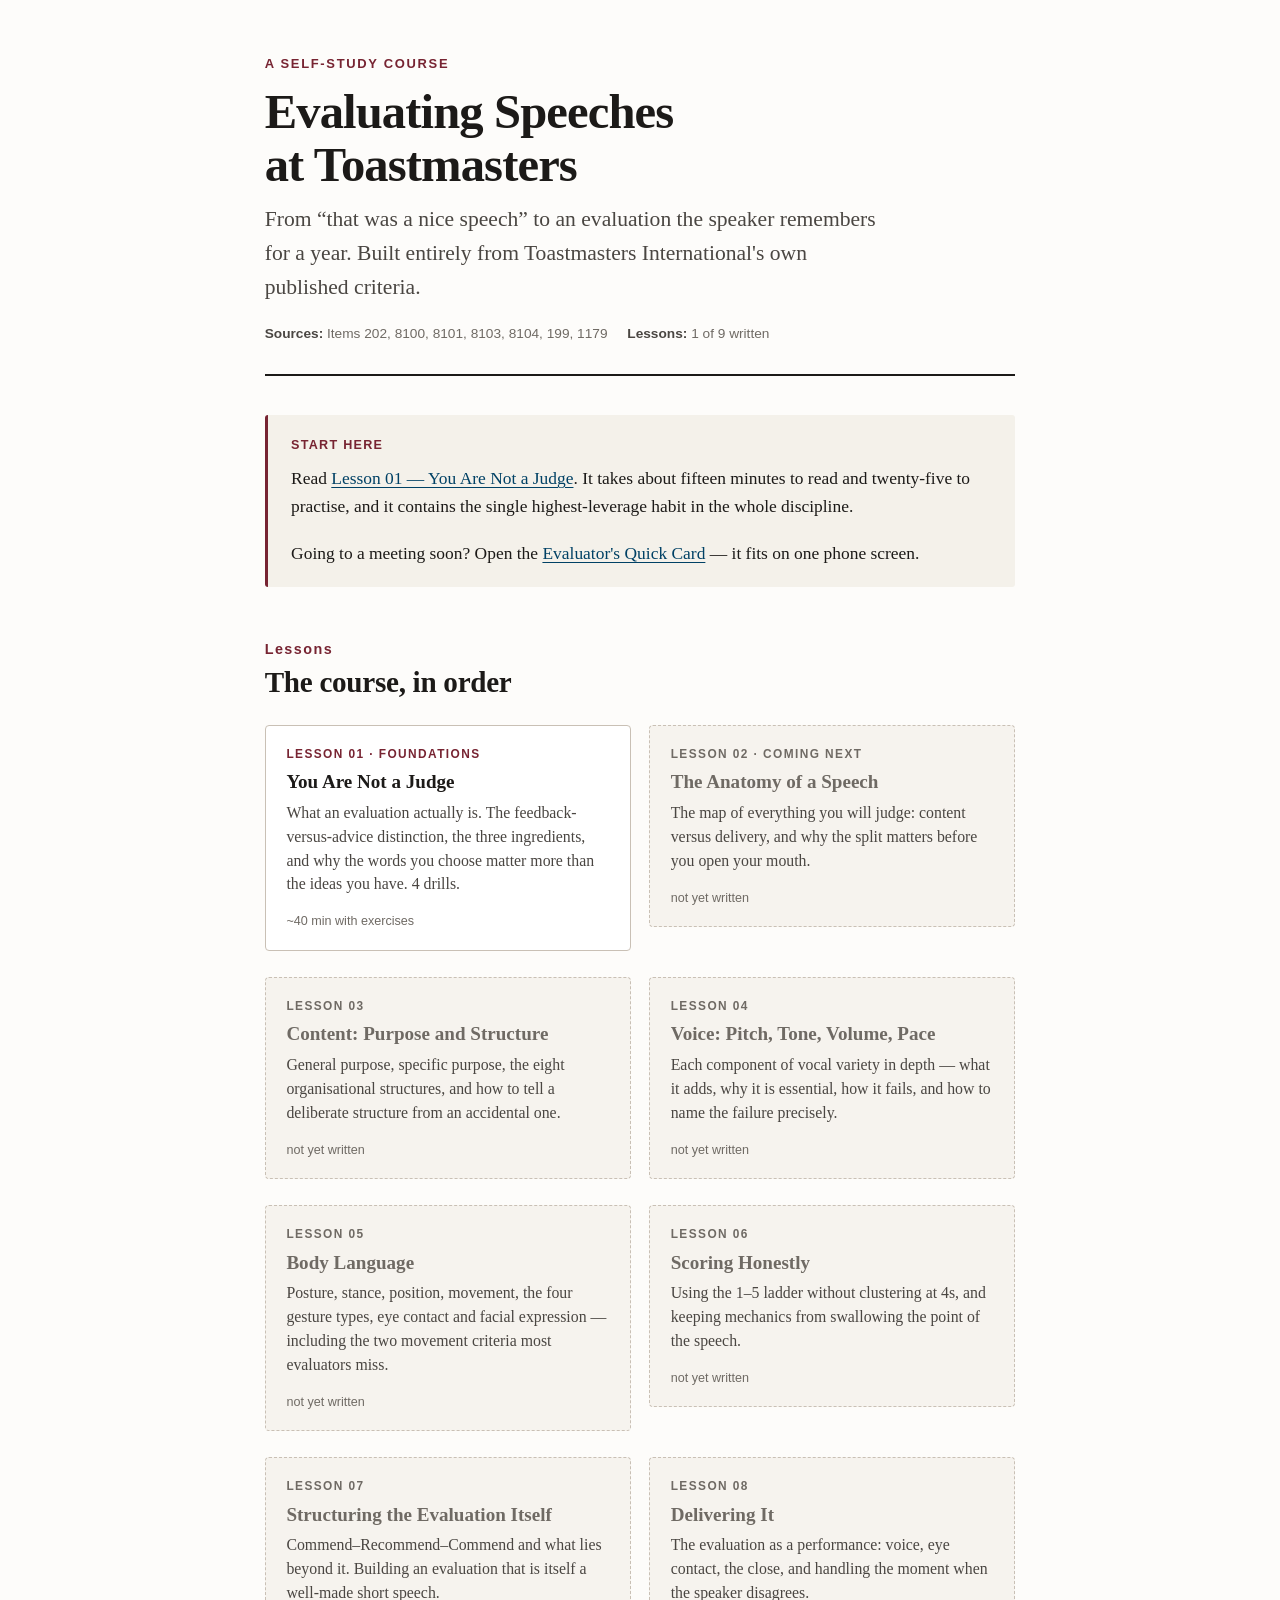
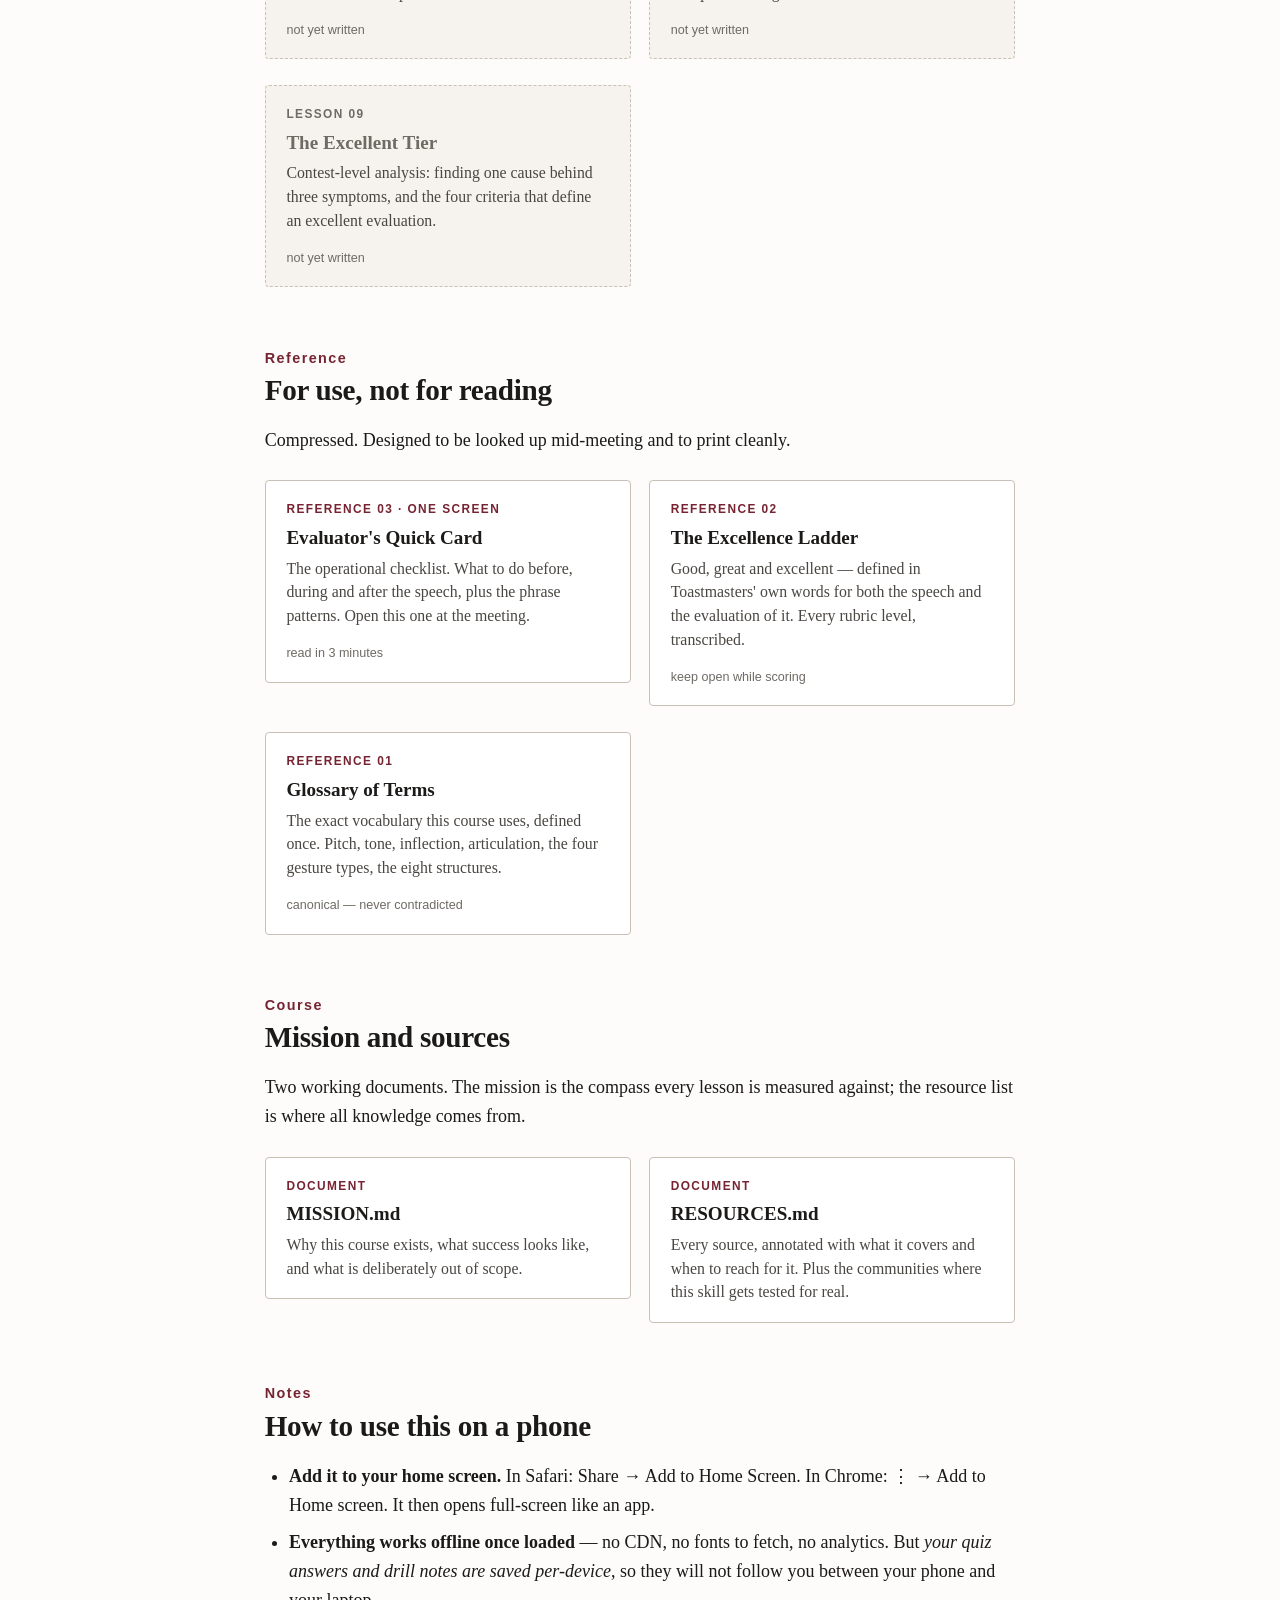
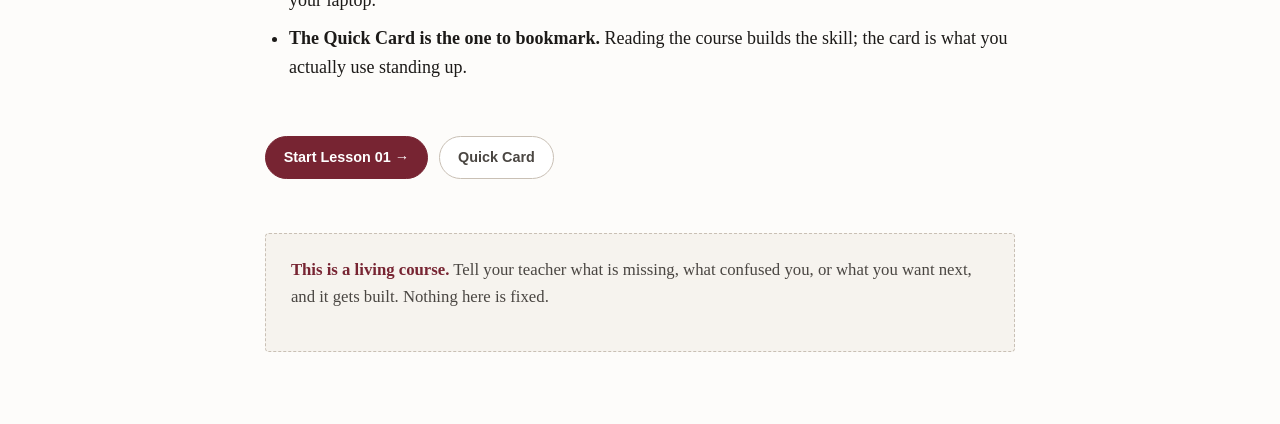
==== index.html @ 380d7daf "Toastmasters evaluation course: Lesson 01 + three reference documents A self-study course on evaluat" ====
<!DOCTYPE html>
<html lang="en">
<head>
<meta charset="utf-8">
<meta name="viewport" content="width=device-width, initial-scale=1, viewport-fit=cover">
<meta name="theme-color" content="#772432">
<meta name="description" content="A course on evaluating speeches at Toastmasters club meetings.">
<title>Evaluating Speeches at Toastmasters — Course Home</title>
<link rel="stylesheet" href="assets/course.css">
</head>
<body>
<div class="wrap">

<header class="home-hero">
  <p class="eyebrow">A self-study course</p>
  <h1>Evaluating Speeches<br>at Toastmasters</h1>
  <p class="lede">From “that was a nice speech” to an evaluation the speaker
  remembers for a year. Built entirely from Toastmasters International's own
  published criteria.</p>
  <div class="metabar">
    <span><b>Sources:</b> Items 202, 8100, 8101, 8103, 8104, 199, 1179</span>
    <span><b>Lessons:</b> 1 of 9 written</span>
  </div>
</header>

<div class="key">
  <span class="label">Start here</span>
  <p>Read <a href="lessons/0001-you-are-not-a-judge.html">Lesson 01 — You Are Not a
  Judge</a>. It takes about fifteen minutes to read and twenty-five to practise, and it
  contains the single highest-leverage habit in the whole discipline.</p>
  <p style="margin-bottom:0">Going to a meeting soon? Open the
  <a href="reference/0003-evaluators-quick-card.html">Evaluator's Quick Card</a> — it fits
  on one phone screen.</p>
</div>

<section class="home-section">
  <h2><span class="num">Lessons</span>The course, in order</h2>
  <ul class="cards">

    <li><a class="card" href="lessons/0001-you-are-not-a-judge.html">
      <span class="kicker">Lesson 01 · Foundations</span>
      <span class="title">You Are Not a Judge</span>
      <span class="desc">What an evaluation actually is. The feedback-versus-advice
      distinction, the three ingredients, and why the words you choose matter more than
      the ideas you have. 4 drills.</span>
      <span class="meta">~40 min with exercises</span>
    </a></li>

    <li><a class="card pending" href="#planned">
      <span class="kicker">Lesson 02 · Coming next</span>
      <span class="title">The Anatomy of a Speech</span>
      <span class="desc">The map of everything you will judge: content versus delivery,
      and why the split matters before you open your mouth.</span>
      <span class="meta">not yet written</span>
    </a></li>

    <li><a class="card pending" href="#planned">
      <span class="kicker">Lesson 03</span>
      <span class="title">Content: Purpose and Structure</span>
      <span class="desc">General purpose, specific purpose, the eight organisational
      structures, and how to tell a deliberate structure from an accidental one.</span>
      <span class="meta">not yet written</span>
    </a></li>

    <li><a class="card pending" href="#planned">
      <span class="kicker">Lesson 04</span>
      <span class="title">Voice: Pitch, Tone, Volume, Pace</span>
      <span class="desc">Each component of vocal variety in depth — what it adds, why it
      is essential, how it fails, and how to name the failure precisely.</span>
      <span class="meta">not yet written</span>
    </a></li>

    <li><a class="card pending" href="#planned">
      <span class="kicker">Lesson 05</span>
      <span class="title">Body Language</span>
      <span class="desc">Posture, stance, position, movement, the four gesture types, eye
      contact and facial expression — including the two movement criteria most
      evaluators miss.</span>
      <span class="meta">not yet written</span>
    </a></li>

    <li><a class="card pending" href="#planned">
      <span class="kicker">Lesson 06</span>
      <span class="title">Scoring Honestly</span>
      <span class="desc">Using the 1–5 ladder without clustering at 4s, and keeping
      mechanics from swallowing the point of the speech.</span>
      <span class="meta">not yet written</span>
    </a></li>

    <li><a class="card pending" href="#planned">
      <span class="kicker">Lesson 07</span>
      <span class="title">Structuring the Evaluation Itself</span>
      <span class="desc">Commend–Recommend–Commend and what lies beyond it. Building an
      evaluation that is itself a well-made short speech.</span>
      <span class="meta">not yet written</span>
    </a></li>

    <li><a class="card pending" href="#planned">
      <span class="kicker">Lesson 08</span>
      <span class="title">Delivering It</span>
      <span class="desc">The evaluation as a performance: voice, eye contact, the close,
      and handling the moment when the speaker disagrees.</span>
      <span class="meta">not yet written</span>
    </a></li>

    <li><a class="card pending" href="#planned">
      <span class="kicker">Lesson 09</span>
      <span class="title">The Excellent Tier</span>
      <span class="desc">Contest-level analysis: finding one cause behind three symptoms,
      and the four criteria that define an excellent evaluation.</span>
      <span class="meta">not yet written</span>
    </a></li>

  </ul>
</section>

<section class="home-section">
  <h2><span class="num">Reference</span>For use, not for reading</h2>
  <p>Compressed. Designed to be looked up mid-meeting and to print cleanly.</p>
  <ul class="cards">

    <li><a class="card" href="reference/0003-evaluators-quick-card.html">
      <span class="kicker">Reference 03 · One screen</span>
      <span class="title">Evaluator's Quick Card</span>
      <span class="desc">The operational checklist. What to do before, during and after
      the speech, plus the phrase patterns. Open this one at the meeting.</span>
      <span class="meta">read in 3 minutes</span>
    </a></li>

    <li><a class="card" href="reference/0002-what-makes-an-evaluation-excellent.html">
      <span class="kicker">Reference 02</span>
      <span class="title">The Excellence Ladder</span>
      <span class="desc">Good, great and excellent — defined in Toastmasters' own words
      for both the speech and the evaluation of it. Every rubric level, transcribed.</span>
      <span class="meta">keep open while scoring</span>
    </a></li>

    <li><a class="card" href="reference/0001-glossary.html">
      <span class="kicker">Reference 01</span>
      <span class="title">Glossary of Terms</span>
      <span class="desc">The exact vocabulary this course uses, defined once. Pitch,
      tone, inflection, articulation, the four gesture types, the eight structures.</span>
      <span class="meta">canonical — never contradicted</span>
    </a></li>

  </ul>
</section>

<section class="home-section">
  <h2><span class="num">Course</span>Mission and sources</h2>
  <p>Two working documents. The mission is the compass every lesson is measured against;
  the resource list is where all knowledge comes from.</p>
  <ul class="cards">
    <li><a class="card" id="mission-link" href="MISSION.md">
      <span class="kicker">Document</span>
      <span class="title">MISSION.md</span>
      <span class="desc">Why this course exists, what success looks like, and what is
      deliberately out of scope.</span>
    </a></li>
    <li><a class="card" id="resources-link" href="RESOURCES.md">
      <span class="kicker">Document</span>
      <span class="title">RESOURCES.md</span>
      <span class="desc">Every source, annotated with what it covers and when to reach
      for it. Plus the communities where this skill gets tested for real.</span>
    </a></li>
  </ul>
</section>

<section class="home-section" id="planned">
  <h2><span class="num">Notes</span>How to use this on a phone</h2>
  <ul>
    <li><b>Add it to your home screen.</b> In Safari: Share → Add to Home Screen. In
    Chrome: ⋮ → Add to Home screen. It then opens full-screen like an app.</li>
    <li><b>Everything works offline once loaded</b> — no CDN, no fonts to fetch, no
    analytics. But <em>your quiz answers and drill notes are saved per-device</em>, so
    they will not follow you between your phone and your laptop.</li>
    <li><b>The Quick Card is the one to bookmark.</b> Reading the course builds the skill;
    the card is what you actually use standing up.</li>
  </ul>
</section>

<nav class="lessonnav">
  <a class="next" href="lessons/0001-you-are-not-a-judge.html">Start Lesson 01 →</a>
  <a href="reference/0003-evaluators-quick-card.html">Quick Card</a>
</nav>

<div class="askteacher">
  <p><strong>This is a living course.</strong> Tell your teacher what is missing, what
  confused you, or what you want next, and it gets built. Nothing here is fixed.</p>
</div>

</div>

<script>
/* GitHub serves .md files as plain text through Pages, so point those two links at
   GitHub's rendered view instead. Derived from the Pages URL, so it works whatever the
   repo is called and needs no configuration. Falls back to the raw file on localhost. */
(function () {
  var host = window.location.hostname;
  var m = host.match(/^([^.]+)\.github\.io$/);
  if (!m) return;
  var user = m[1];
  var parts = window.location.pathname.split("/").filter(Boolean);
  var repo = parts.length ? parts[0] : user + ".github.io";
  var base = "https://github.com/" + user + "/" + repo + "/blob/main/";
  ["mission-link", "resources-link"].forEach(function (id) {
    var el = document.getElementById(id);
    if (el) el.href = base + el.getAttribute("href");
  });
})();
</script>
</body>
</html>
---- assets/course.css ----
/* ============================================================================
   course.css — shared stylesheet for the Toastmasters Evaluation course
   Every lesson and reference document links this file.
   Design goals: Tufte-ish calm, generous measure, prints cleanly on A4/Letter.
   ========================================================================= */

:root {
  /* Brand */
  --tm-maroon: #772432;
  --tm-maroon-soft: #9a4a56;
  --tm-blue: #004165;
  --tm-blue-soft: #3a6f8f;
  --tm-gold: #b8912f;

  /* Ink & paper */
  --ink: #1c1a18;
  --ink-soft: #4a4642;
  --ink-faint: #6f6a64;
  --paper: #fdfcfa;
  --paper-sunk: #f6f3ee;
  --rule: #e0dad2;
  --rule-strong: #c9c0b5;

  /* Semantic */
  --good: #1f6b4a;
  --good-bg: #eef7f1;
  --bad: #97331f;
  --bad-bg: #fdf0ed;
  --warn: #8a6410;
  --warn-bg: #fdf6e6;

  /* Type */
  --serif: "Iowan Old Style", "Palatino Linotype", Palatino, "Book Antiqua",
    Georgia, "Times New Roman", serif;
  --sans: -apple-system, BlinkMacSystemFont, "Segoe UI", Inter, Roboto,
    "Helvetica Neue", Arial, sans-serif;
  --mono: "SF Mono", ui-monospace, "Cascadia Code", Menlo, Consolas, monospace;

  --measure: 40rem;
  --gutter: 20rem;
}

* { box-sizing: border-box; }

html {
  font-size: 18px;
  -webkit-text-size-adjust: 100%;
}

body {
  margin: 0;
  background: var(--paper);
  color: var(--ink);
  font-family: var(--serif);
  line-height: 1.62;
  font-kerning: normal;
  font-variant-ligatures: common-ligatures;
  text-rendering: optimizeLegibility;
}

/* ---------------------------------------------------------------- layout -- */

.wrap {
  max-width: calc(var(--measure) + 4rem);
  margin: 0 auto;
  padding: 3rem 2rem 6rem;
}

/* Single-column centered layout */
@media (min-width: 1180px) {
  .wrap {
    max-width: calc(var(--measure) + 4rem);
  }
}

/* --------------------------------------------------------------- masthead -- */

.masthead {
  border-bottom: 2px solid var(--ink);
  padding-bottom: 1.25rem;
  margin-bottom: 2.5rem;
}

.eyebrow {
  font-family: var(--sans);
  font-size: 0.72rem;
  font-weight: 650;
  letter-spacing: 0.13em;
  text-transform: uppercase;
  color: var(--tm-maroon);
  margin: 0 0 0.6rem;
}

.eyebrow a { color: inherit; }

h1 {
  font-size: 2.5rem;
  line-height: 1.1;
  font-weight: 600;
  letter-spacing: -0.018em;
  margin: 0 0 0.5rem;
}

.subtitle {
  font-size: 1.13rem;
  font-style: italic;
  color: var(--ink-soft);
  margin: 0;
  max-width: 34rem;
}

.metabar {
  font-family: var(--sans);
  font-size: 0.76rem;
  color: var(--ink-faint);
  margin-top: 1rem;
  display: flex;
  flex-wrap: wrap;
  gap: 0.4rem 1.1rem;
}
.metabar b { font-weight: 650; color: var(--ink-soft); }

/* ------------------------------------------------------------------ type -- */

h2 {
  font-size: 1.62rem;
  line-height: 1.2;
  font-weight: 600;
  letter-spacing: -0.01em;
  margin: 3.5rem 0 1rem;
  padding-top: 1.1rem;
  border-top: 1px solid var(--rule-strong);
}

h2 .num {
  font-family: var(--sans);
  font-size: 0.8rem;
  font-weight: 700;
  color: var(--tm-maroon);
  display: block;
  letter-spacing: 0.1em;
  margin-bottom: 0.35rem;
}

h3 {
  font-size: 1.14rem;
  font-weight: 650;
  margin: 2.2rem 0 0.6rem;
}

h4 {
  font-family: var(--sans);
  font-size: 0.82rem;
  font-weight: 700;
  letter-spacing: 0.07em;
  text-transform: uppercase;
  color: var(--tm-blue);
  margin: 1.8rem 0 0.5rem;
}

p { margin: 0 0 1.05rem; }

.lede {
  font-size: 1.2rem;
  line-height: 1.58;
  color: var(--ink-soft);
}

a {
  color: var(--tm-blue);
  text-decoration-thickness: 1px;
  text-underline-offset: 2.5px;
}
a:hover { color: var(--tm-maroon); }

strong { font-weight: 650; }
em { font-style: italic; }

ul, ol { margin: 0 0 1.1rem; padding-left: 1.35rem; }
li { margin-bottom: 0.45rem; }
li > ul, li > ol { margin-top: 0.45rem; margin-bottom: 0.3rem; }

hr {
  border: 0;
  border-top: 1px solid var(--rule);
  margin: 2.5rem 0;
}

/* Superscript citations */
sup.cite {
  font-family: var(--sans);
  font-size: 0.66rem;
  font-weight: 700;
  line-height: 0;
  vertical-align: super;
}
sup.cite a { text-decoration: none; color: var(--tm-maroon); }

/* -------------------------------------------------------------- blockquote -- */

blockquote {
  margin: 1.6rem 0;
  padding: 0 0 0 1.4rem;
  border-left: 3px solid var(--tm-maroon);
  font-size: 1.05rem;
  color: var(--ink-soft);
}
blockquote p:last-child { margin-bottom: 0; }
blockquote cite {
  display: block;
  font-family: var(--sans);
  font-size: 0.75rem;
  font-style: normal;
  color: var(--ink-faint);
  margin-top: 0.7rem;
}

/* ------------------------------------------------------------------ asides -- */

.note,
.key,
.warn,
.try {
  margin: 1.8rem 0;
  padding: 1.1rem 1.3rem;
  border-radius: 3px;
  font-size: 0.97rem;
  background: var(--paper-sunk);
  border-left: 3px solid var(--rule-strong);
}
.note > :last-child,
.key > :last-child,
.warn > :last-child,
.try > :last-child { margin-bottom: 0; }

.note .label,
.key .label,
.warn .label,
.try .label {
  display: block;
  font-family: var(--sans);
  font-size: 0.7rem;
  font-weight: 750;
  letter-spacing: 0.1em;
  text-transform: uppercase;
  margin-bottom: 0.45rem;
  color: var(--ink-faint);
}

.key { background: #f4f1ea; border-left-color: var(--tm-maroon); }
.key .label { color: var(--tm-maroon); }

.warn { background: var(--bad-bg); border-left-color: var(--bad); }
.warn .label { color: var(--bad); }

.try { background: var(--good-bg); border-left-color: var(--good); }
.try .label { color: var(--good); }

/* True margin note (wide screens only) */
.margin {
  font-family: var(--sans);
  font-size: 0.8rem;
  line-height: 1.5;
  color: var(--ink-faint);
  margin: 0.4rem 0 1.5rem;
  padding-left: 0.9rem;
  border-left: 2px solid var(--rule);
}
.margin strong { color: var(--ink-soft); }
@media (max-width: 1179px) {
  .margin { font-size: 0.86rem; }
}

/* ----------------------------------------------------------------- tables -- */

table {
  width: 100%;
  border-collapse: collapse;
  margin: 1.6rem 0;
  font-size: 0.94rem;
}
th {
  font-family: var(--sans);
  font-size: 0.72rem;
  font-weight: 700;
  letter-spacing: 0.07em;
  text-transform: uppercase;
  text-align: left;
  padding: 0.55rem 0.7rem;
  border-bottom: 2px solid var(--ink);
  color: var(--ink-soft);
}
td {
  padding: 0.6rem 0.7rem;
  border-bottom: 1px solid var(--rule);
  vertical-align: top;
}
tbody tr:last-child td { border-bottom: 1px solid var(--rule-strong); }

/* Advice vs feedback comparison */
table.compare td:first-child { color: var(--bad); }
table.compare td:last-child { color: var(--good); }
table.compare th:first-child { color: var(--bad); }
table.compare th:last-child { color: var(--good); }

/* ------------------------------------------------------------------ ladder -- */

.ladder { margin: 2rem 0; }

.rung {
  display: grid;
  grid-template-columns: 2.6rem 1fr;
  gap: 0 1rem;
  padding: 0.9rem 0;
  border-bottom: 1px solid var(--rule);
}
.rung:first-child { border-top: 1px solid var(--rule); }
.rung .score {
  font-family: var(--sans);
  font-size: 1.5rem;
  font-weight: 700;
  line-height: 1;
  text-align: center;
  padding-top: 0.15rem;
}
.rung .rungname {
  font-family: var(--sans);
  font-size: 0.72rem;
  font-weight: 750;
  letter-spacing: 0.1em;
  text-transform: uppercase;
  display: block;
  margin-bottom: 0.15rem;
}
.rung p { margin: 0; font-size: 0.95rem; color: var(--ink-soft); }

.rung[data-level="5"] .score, .rung[data-level="5"] .rungname { color: var(--good); }
.rung[data-level="4"] .score, .rung[data-level="4"] .rungname { color: #3f7a3f; }
.rung[data-level="3"] .score, .rung[data-level="3"] .rungname { color: var(--tm-blue); }
.rung[data-level="2"] .score, .rung[data-level="2"] .rungname { color: var(--warn); }
.rung[data-level="1"] .score, .rung[data-level="1"] .rungname { color: var(--bad); }

/* ---------------------------------------------------------------- exercise -- */

.exercise {
  margin: 2.5rem 0;
  border: 1px solid var(--rule-strong);
  border-radius: 4px;
  overflow: hidden;
  background: #fff;
}
.exercise > header {
  background: var(--tm-blue);
  color: #fff;
  padding: 0.75rem 1.2rem;
  font-family: var(--sans);
}
.exercise > header .tag {
  font-size: 0.68rem;
  font-weight: 750;
  letter-spacing: 0.12em;
  text-transform: uppercase;
  opacity: 0.75;
  display: block;
}
.exercise > header .name {
  font-size: 1.02rem;
  font-weight: 650;
  display: block;
  margin-top: 0.1rem;
}
.exercise > .body { padding: 1.3rem 1.4rem 0.4rem; }
.exercise > .body > :last-child { margin-bottom: 1.1rem; }

.exercise.goal > header { background: var(--good); }
.exercise.drill > header { background: var(--tm-maroon); }

/* -------------------------------------------------------------- quiz widget -- */

.quiz { margin: 1.4rem 0 1.6rem; }

.quiz__item {
  padding: 0.85rem 0;
  border-bottom: 1px solid var(--rule);
}
.quiz__item:last-child { border-bottom: 0; }

.quiz__prompt {
  margin: 0 0 0.6rem;
  font-size: 0.98rem;
}
.quiz__prompt .n {
  font-family: var(--sans);
  font-size: 0.75rem;
  font-weight: 700;
  color: var(--ink-faint);
  margin-right: 0.4rem;
}

.quiz__opts {
  display: flex;
  flex-wrap: wrap;
  gap: 0.5rem;
}

.quiz__opt {
  font-family: var(--sans);
  font-size: 0.84rem;
  font-weight: 600;
  padding: 0.42rem 1.05rem;
  border: 1.5px solid var(--rule-strong);
  background: #fff;
  color: var(--ink);
  border-radius: 100px;
  cursor: pointer;
  transition: background 0.12s, border-color 0.12s, color 0.12s;
}
.quiz__opt:hover:not(:disabled) {
  border-color: var(--tm-blue);
  color: var(--tm-blue);
}
.quiz__opt:disabled { cursor: default; }

.quiz__opt.is-correct {
  background: var(--good-bg);
  border-color: var(--good);
  color: var(--good);
  font-weight: 700;
}
.quiz__opt.is-wrong {
  background: var(--bad-bg);
  border-color: var(--bad);
  color: var(--bad);
  text-decoration: line-through;
}
.quiz__opt.is-dim { opacity: 0.42; }

.quiz__fb {
  margin: 0.7rem 0 0;
  font-size: 0.88rem;
  line-height: 1.55;
  padding: 0.55rem 0.85rem;
  border-radius: 3px;
  border-left: 3px solid var(--rule-strong);
  background: var(--paper-sunk);
  color: var(--ink-soft);
}
.quiz__fb.good { border-left-color: var(--good); background: var(--good-bg); }
.quiz__fb.bad { border-left-color: var(--bad); background: var(--bad-bg); }

.quiz__score {
  font-family: var(--sans);
  font-size: 0.8rem;
  font-weight: 650;
  color: var(--ink-faint);
  margin-top: 1rem;
  padding-top: 0.7rem;
  border-top: 1px solid var(--rule-strong);
}
.quiz__score b { color: var(--ink); }

.quiz__reset {
  font-family: var(--sans);
  font-size: 0.74rem;
  font-weight: 600;
  margin-left: 0.7rem;
  border: 1px solid var(--rule-strong);
  background: #fff;
  border-radius: 100px;
  padding: 0.18rem 0.7rem;
  cursor: pointer;
  color: var(--ink-faint);
}

/* ------------------------------------------------------------ reveal widget -- */

.reveal { margin: 1.2rem 0; }
.reveal__btn {
  font-family: var(--sans);
  font-size: 0.8rem;
  font-weight: 650;
  padding: 0.45rem 1rem;
  border: 1.5px solid var(--tm-blue);
  color: var(--tm-blue);
  background: #fff;
  border-radius: 100px;
  cursor: pointer;
}
.reveal__btn:hover { background: var(--tm-blue); color: #fff; }
.reveal__body {
  margin-top: 0.9rem;
  padding: 1rem 1.2rem;
  background: var(--paper-sunk);
  border-left: 3px solid var(--tm-blue);
  border-radius: 3px;
  font-size: 0.95rem;
}
.reveal__body > :last-child { margin-bottom: 0; }

/* --------------------------------------------------------- checklist widget -- */

.checklist { list-style: none; padding: 0; margin: 1.2rem 0; }
.checklist li {
  margin: 0;
  border-bottom: 1px solid var(--rule);
}
.checklist label {
  display: flex;
  gap: 0.75rem;
  align-items: flex-start;
  padding: 0.62rem 0.2rem;
  cursor: pointer;
  font-size: 0.95rem;
}
.checklist input {
  margin: 0.32rem 0 0;
  width: 1.05rem;
  height: 1.05rem;
  flex: 0 0 auto;
  accent-color: var(--tm-maroon);
  cursor: pointer;
}
.checklist input:checked + span {
  color: var(--ink-faint);
  text-decoration: line-through;
  text-decoration-color: var(--rule-strong);
}
.checklist .progress {
  font-family: var(--sans);
  font-size: 0.76rem;
  font-weight: 650;
  color: var(--ink-faint);
  margin-top: 0.6rem;
}

/* ------------------------------------------------------------- tally widget -- */

.tally {
  display: flex;
  gap: 1rem;
  flex-wrap: wrap;
  margin: 1.4rem 0;
}
.tally__btn {
  flex: 1 1 8rem;
  font-family: var(--sans);
  text-align: center;
  padding: 1rem 0.8rem;
  border-radius: 4px;
  border: 2px solid;
  background: #fff;
  cursor: pointer;
  user-select: none;
}
.tally__btn .t-count {
  display: block;
  font-size: 2rem;
  font-weight: 700;
  line-height: 1;
}
.tally__btn .t-label {
  display: block;
  font-size: 0.72rem;
  font-weight: 700;
  letter-spacing: 0.08em;
  text-transform: uppercase;
  margin-top: 0.35rem;
}
.tally__btn[data-kind="feedback"] { border-color: var(--good); color: var(--good); }
.tally__btn[data-kind="advice"] { border-color: var(--bad); color: var(--bad); }
.tally__btn:active { transform: translateY(1px); }
.tally__reset {
  font-family: var(--sans);
  font-size: 0.74rem;
  border: 1px solid var(--rule-strong);
  background: #fff;
  border-radius: 100px;
  padding: 0.25rem 0.85rem;
  cursor: pointer;
  color: var(--ink-faint);
  align-self: center;
}

/* --------------------------------------------------------- recall / flashcard -- */

.recall {
  background: #fff;
  border: 1px solid var(--rule-strong);
  border-top: 4px solid var(--tm-maroon);
  border-radius: 4px;
  padding: 1.4rem 1.5rem;
  margin: 2rem 0;
}
.recall h4 { margin-top: 0; }
.recall textarea {
  width: 100%;
  min-height: 6.5rem;
  font-family: var(--serif);
  font-size: 1rem;
  line-height: 1.6;
  padding: 0.8rem 0.9rem;
  border: 1px solid var(--rule-strong);
  border-radius: 3px;
  background: var(--paper);
  color: var(--ink);
  resize: vertical;
}
.recall textarea:focus {
  outline: 2px solid var(--tm-blue);
  outline-offset: 1px;
}
.recall .saved {
  font-family: var(--sans);
  font-size: 0.72rem;
  color: var(--good);
  font-weight: 650;
  margin-left: 0.6rem;
}

/* --------------------------------------------------------- rewrite widget -- */
/* Per-item drill: the prompt stays visible beside its own answer field.
   Use instead of .recall whenever the learner must respond to specific items. */

.rewrite { margin: 1.4rem 0 0; }

.rewrite__item {
  border: 1px solid var(--rule-strong);
  border-radius: 4px;
  margin-bottom: 1.1rem;
  background: #fff;
  overflow: hidden;
}

.rewrite__head {
  display: flex;
  gap: 0.85rem;
  align-items: baseline;
  padding: 0.7rem 1rem;
  background: var(--bad-bg);
  border-bottom: 1px solid var(--rule);
}

.rewrite__n {
  font-family: var(--sans);
  font-size: 0.66rem;
  font-weight: 750;
  letter-spacing: 0.1em;
  text-transform: uppercase;
  color: var(--bad);
  white-space: nowrap;
  flex: 0 0 auto;
  padding-top: 0.12rem;
}

.rewrite__advice {
  margin: 0;
  font-size: 1rem;
  line-height: 1.5;
}

.rewrite__body { padding: 0.95rem 1rem 1.05rem; }

.rewrite__body label {
  display: block;
  font-family: var(--sans);
  font-size: 0.68rem;
  font-weight: 700;
  letter-spacing: 0.09em;
  text-transform: uppercase;
  color: var(--ink-faint);
  margin-bottom: 0.45rem;
}

.rewrite__input {
  width: 100%;
  min-height: 4.6rem;
  font-family: var(--serif);
  font-size: 1rem;
  line-height: 1.6;
  padding: 0.7rem 0.85rem;
  border: 1px solid var(--rule-strong);
  border-radius: 3px;
  background: var(--paper);
  color: var(--ink);
  resize: vertical;
}
.rewrite__input:focus {
  outline: 2px solid var(--tm-blue);
  outline-offset: 1px;
}

.rewrite__bar {
  display: flex;
  gap: 0.6rem;
  flex-wrap: wrap;
  align-items: center;
  margin-top: 0.8rem;
}

.rewrite__model {
  margin: 0.95rem 0 0;
  padding: 0.9rem 1.05rem;
  background: var(--good-bg);
  border-left: 3px solid var(--good);
  border-radius: 3px;
  font-size: 0.94rem;
  line-height: 1.55;
}
.rewrite__model .lbl {
  display: block;
  font-family: var(--sans);
  font-size: 0.66rem;
  font-weight: 750;
  letter-spacing: 0.1em;
  text-transform: uppercase;
  color: var(--good);
  margin-bottom: 0.4rem;
}
.rewrite__model p { margin: 0 0 0.6rem; }
.rewrite__model p:last-child { margin-bottom: 0; }
.rewrite__model .coords {
  font-family: var(--sans);
  font-size: 0.82rem;
  color: var(--ink-soft);
}
.rewrite__model .coords b { color: var(--ink); }

.rewrite__all { margin-top: 0.6rem; }

/* -------------------------------------------------------------- source list -- */

.sources {
  margin-top: 3.5rem;
  padding-top: 1.4rem;
  border-top: 2px solid var(--ink);
  font-size: 0.85rem;
  color: var(--ink-soft);
}
.sources h3 { font-size: 0.8rem; font-family: var(--sans); letter-spacing: 0.08em;
  text-transform: uppercase; color: var(--ink-faint); margin-top: 0; }
.sources ol { padding-left: 1.2rem; }
.sources li { margin-bottom: 0.55rem; }
.sources .why { color: var(--ink-faint); }

/* -------------------------------------------------------------------- nav -- */

.lessonnav {
  display: flex;
  flex-wrap: wrap;
  gap: 0.6rem;
  margin: 3rem 0 0;
  font-family: var(--sans);
}
.lessonnav a {
  font-size: 0.8rem;
  font-weight: 600;
  padding: 0.5rem 1rem;
  border: 1px solid var(--rule-strong);
  border-radius: 100px;
  text-decoration: none;
  color: var(--ink-soft);
  background: #fff;
}
.lessonnav a:hover { border-color: var(--tm-maroon); color: var(--tm-maroon); }
.lessonnav a.next { background: var(--tm-maroon); border-color: var(--tm-maroon); color: #fff; }
.lessonnav a.next:hover { background: var(--tm-blue); border-color: var(--tm-blue); color: #fff; }

/* Prompt to the teacher */
.askteacher {
  margin-top: 3rem;
  padding: 1.2rem 1.4rem;
  border: 1px dashed var(--rule-strong);
  border-radius: 4px;
  font-size: 0.93rem;
  color: var(--ink-soft);
  background: var(--paper-sunk);
}
.askteacher strong { color: var(--tm-maroon); }

/* -------------------------------------------------------------------- nav -- */

.topnav {
  font-family: var(--sans);
  font-size: 0.76rem;
  font-weight: 600;
  letter-spacing: 0.02em;
  margin: 0 0 1.6rem;
}
.topnav a {
  color: var(--ink-faint);
  text-decoration: none;
  border-bottom: 1px solid transparent;
}
.topnav a:hover { color: var(--tm-maroon); border-bottom-color: var(--tm-maroon); }
.topnav .sep { color: var(--rule-strong); margin: 0 0.5rem; }

table.compare { font-size: 0.9rem; }

code {
  font-family: var(--mono);
  font-size: 0.86em;
  background: var(--paper-sunk);
  padding: 0.08em 0.34em;
  border-radius: 3px;
  border: 1px solid var(--rule);
  word-break: break-word;
}

/* ============================================================ course home = */

.home-hero {
  border-bottom: 2px solid var(--ink);
  padding-bottom: 1.6rem;
  margin-bottom: 2.2rem;
}
.home-hero h1 { font-size: 2.7rem; }
.home-hero .lede { max-width: 34rem; }

.home-section { margin-top: 3rem; }
.home-section > h2 { margin-top: 0; border-top: 0; padding-top: 0; }

.cards {
  display: grid;
  grid-template-columns: repeat(auto-fill, minmax(17rem, 1fr));
  gap: 1rem;
  margin: 1.4rem 0 0;
  padding: 0;
  list-style: none;
}

.card {
  border: 1px solid var(--rule-strong);
  border-radius: 4px;
  background: #fff;
  padding: 1.05rem 1.15rem 1rem;
  display: flex;
  flex-direction: column;
  gap: 0.35rem;
  text-decoration: none;
  color: inherit;
  transition: border-color 0.12s, box-shadow 0.12s;
}
.card:hover {
  border-color: var(--tm-maroon);
  box-shadow: 0 2px 10px rgba(119, 36, 50, 0.09);
}
.card .kicker {
  font-family: var(--sans);
  font-size: 0.66rem;
  font-weight: 750;
  letter-spacing: 0.12em;
  text-transform: uppercase;
  color: var(--tm-maroon);
}
.card .title {
  font-size: 1.06rem;
  font-weight: 650;
  line-height: 1.28;
}
.card .desc {
  font-size: 0.88rem;
  color: var(--ink-soft);
  margin: 0;
  line-height: 1.5;
}
.card .meta {
  font-family: var(--sans);
  font-size: 0.7rem;
  color: var(--ink-faint);
  margin-top: auto;
  padding-top: 0.5rem;
}

.card.pending {
  border-style: dashed;
  background: var(--paper-sunk);
  color: var(--ink-faint);
}
.card.pending .kicker { color: var(--ink-faint); }
.card.pending .title { color: var(--ink-faint); font-weight: 600; }

/* ---------------------------------------------------------------- mobile -- */

@media (max-width: 720px) {
  html { font-size: 17px; }

  .wrap { padding: 1.9rem 1.15rem 4rem; }

  h1 { font-size: 1.9rem; }
  .home-hero h1 { font-size: 2rem; }
  h2 { font-size: 1.4rem; margin-top: 2.7rem; }
  .subtitle { font-size: 1.02rem; }
  .lede { font-size: 1.08rem; }
  .masthead { padding-bottom: 1rem; margin-bottom: 1.9rem; }

  /* Long words, URLs and code must never force a horizontal scroll. */
  p, li, td, th, .card .title { overflow-wrap: break-word; }

  .exercise > header { padding: 0.68rem 0.95rem; }
  .exercise > .body { padding: 1rem 0.95rem 0.1rem; }
  .note, .key, .warn, .try { padding: 0.95rem 1rem; }
  blockquote { padding-left: 1rem; font-size: 1rem; }

  table { font-size: 0.85rem; }
  table.compare { font-size: 0.82rem; }
  th, td { padding: 0.5rem 0.45rem; }
  th { font-size: 0.66rem; }

  .rung { grid-template-columns: 2.1rem 1fr; gap: 0 0.7rem; padding: 0.8rem 0; }
  .rung .score { font-size: 1.3rem; }

  .cards { grid-template-columns: 1fr; gap: 0.75rem; }

  .tally { gap: 0.6rem; }
  .tally__btn { flex: 1 1 44%; padding: 0.85rem 0.5rem; }
  .tally__btn .t-count { font-size: 1.7rem; }
  .tally__reset { flex: 1 1 100%; }

  .quiz__opts { gap: 0.4rem; }
  .quiz__opt { padding: 0.5rem 1.1rem; }

  .lessonnav { gap: 0.5rem; }
  .lessonnav a { font-size: 0.76rem; padding: 0.45rem 0.85rem; }

  .sources { font-size: 0.82rem; }

  /* Stacked definition tables (tagged by quiz.js). Two-column tables that are not
     two-way contrasts collapse into blocks so the term column cannot be crushed. */
  table.table--stack { display: block; }
  table.table--stack tbody { display: block; }
  table.table--stack tr {
    display: block;
    padding: 0.85rem 0;
    border-bottom: 1px solid var(--rule);
  }
  table.table--stack td { display: block; border: 0; padding: 0 0 0.35rem; }
  table.table--stack td:first-child {
    font-family: var(--sans);
    font-size: 0.9rem;
    font-weight: 700;
    color: var(--tm-maroon);
    padding-bottom: 0.25rem;
  }
  /* Column header repeated above each stacked cell so the pairing survives. */
  table.table--stack td[data-label]::before {
    content: attr(data-label) " \00b7 ";
    font-family: var(--sans);
    font-size: 0.68rem;
    font-weight: 750;
    letter-spacing: 0.08em;
    text-transform: uppercase;
    color: var(--ink-faint);
  }
  table.table--stack tbody tr:last-child { border-bottom: 1px solid var(--rule-strong); }
  table.table--stack tbody tr:last-child td { border-bottom: 0; }
}

@media (max-width: 400px) {
  html { font-size: 16.5px; }
  .wrap { padding: 1.5rem 0.95rem 3.5rem; }
  .exercise > .body { padding: 0.9rem 0.8rem 0.1rem; }
  .lessonmap { gap: 0.3rem; }
  .lessonmap a { min-width: 2.15rem; height: 2.15rem; font-size: 0.72rem; }
}

/* iPhone notch / home-indicator safe areas */
@supports (padding: env(safe-area-inset-left)) {
  .wrap {
    padding-left: max(1.15rem, env(safe-area-inset-left));
    padding-right: max(1.15rem, env(safe-area-inset-right));
    padding-bottom: max(4rem, calc(2rem + env(safe-area-inset-bottom)));
  }
}

/* --------------------------------------------------------- lesson map --------- */
/* Compact course navigation, lives in every lesson footer. Not a landing page —
   just a way to jump between lessons from a phone. */
.lessonmap {
  display: flex;
  flex-wrap: wrap;
  gap: 0.35rem;
  margin: 2.6rem 0 0;
  font-family: var(--sans);
}
.lessonmap .lm-label {
  flex: 1 0 100%;
  font-size: 0.68rem;
  font-weight: 750;
  letter-spacing: 0.11em;
  text-transform: uppercase;
  color: var(--ink-faint);
  margin-bottom: 0.15rem;
}
.lessonmap a {
  font-size: 0.75rem;
  font-weight: 700;
  text-decoration: none;
  min-width: 2.4rem;
  height: 2.4rem;
  padding: 0 0.45rem;
  border-radius: 3px;
  display: flex;
  align-items: center;
  justify-content: center;
  border: 1px solid var(--rule-strong);
  color: var(--ink-faint);
  background: #fff;
}
.lessonmap a:hover { border-color: var(--tm-maroon); color: var(--tm-maroon); }
.lessonmap a.is-current {
  background: var(--tm-maroon);
  border-color: var(--tm-maroon);
  color: #fff;
}
.lessonmap a.is-current:hover { color: #fff; }
.lessonmap a.is-planned {
  opacity: 0.38;
  border-style: dashed;
  cursor: default;
}
.lessonmap a.is-planned:hover { border-color: var(--rule-strong); color: var(--ink-faint); }

/* ---------------------------------------------------------- table handling -- */
/* quiz.js tags tables so narrow screens stay readable:
   - 2-column headerless tables get .table--stack and collapse into blocks
   - wide data tables get wrapped in .table-scroll */
.table-scroll {
  overflow-x: auto;
  -webkit-overflow-scrolling: touch;
  margin: 1.6rem 0;
}
.table-scroll table { margin: 0; }

/* ------------------------------------------------------ back-to-top (phone) -- */
.toplink {
  position: fixed;
  right: 0.9rem;
  bottom: 0.9rem;
  width: 2.6rem;
  height: 2.6rem;
  border-radius: 50%;
  background: var(--tm-maroon);
  color: #fff;
  font-family: var(--sans);
  font-size: 1.05rem;
  font-weight: 700;
  display: flex;
  align-items: center;
  justify-content: center;
  text-decoration: none;
  box-shadow: 0 2px 10px rgba(0, 0, 0, 0.22);
  opacity: 0;
  pointer-events: none;
  transition: opacity 0.2s;
  z-index: 50;
}
.toplink.is-visible { opacity: 1; pointer-events: auto; }
.toplink:hover { color: #fff; background: var(--tm-blue); }

/* ------------------------------------------------------------------ print -- */

@media print {
  :root { --paper: #fff; }
  html { font-size: 10.5pt; }
  body { background: #fff; color: #000; }

  .wrap {
    max-width: none;
    padding: 0;
    display: block;
  }

  @page { margin: 16mm 18mm 16mm 18mm; }

  a { color: #000; text-decoration: none; }
  a[href^="http"]::after {
    content: " (" attr(href) ")";
    font-size: 0.72em;
    color: #555;
    word-break: break-all;
  }
  a[href^="#"]::after { content: none; }

  h2 { break-after: avoid; page-break-after: avoid; }
  h3, h4 { break-after: avoid; page-break-after: avoid; }
  table, .exercise, .quiz__item, .recall, blockquote, .note, .key, .warn, .try {
    break-inside: avoid;
    page-break-inside: avoid;
  }
  .exercise { border: 1px solid #999; }
  .exercise > header { background: #f0f0f0 !important; color: #000 !important; }
  .exercise.goal > header,
  .exercise.drill > header { background: #f0f0f0 !important; }

  .lessonnav, .quiz__reset, .reveal__btn, .toplink { display: none; }

  /* Undo mobile stacking — the printed page is wide enough. */
  table.table--stack,
  table.table--stack tbody,
  table.table--stack tr,
  table.table--stack td { display: revert; }
  .table-scroll { display: block; overflow: visible; }
  .lessonmap a.is-planned { display: none; }

  /* Never hide exercise answers in print — the page is a study sheet. */
  .reveal__body[hidden] { display: block !important; }
  .rewrite__model[hidden] { display: block !important; }
  .rewrite__model { background: #f7f7f7 !important; border-left: 3px solid #999 !important; }
  .quiz__fb[hidden] { display: block !important; }
  .quiz__fb { background: #f7f7f7 !important; border-left: 3px solid #999 !important; }

  .sources { break-before: auto; }
}
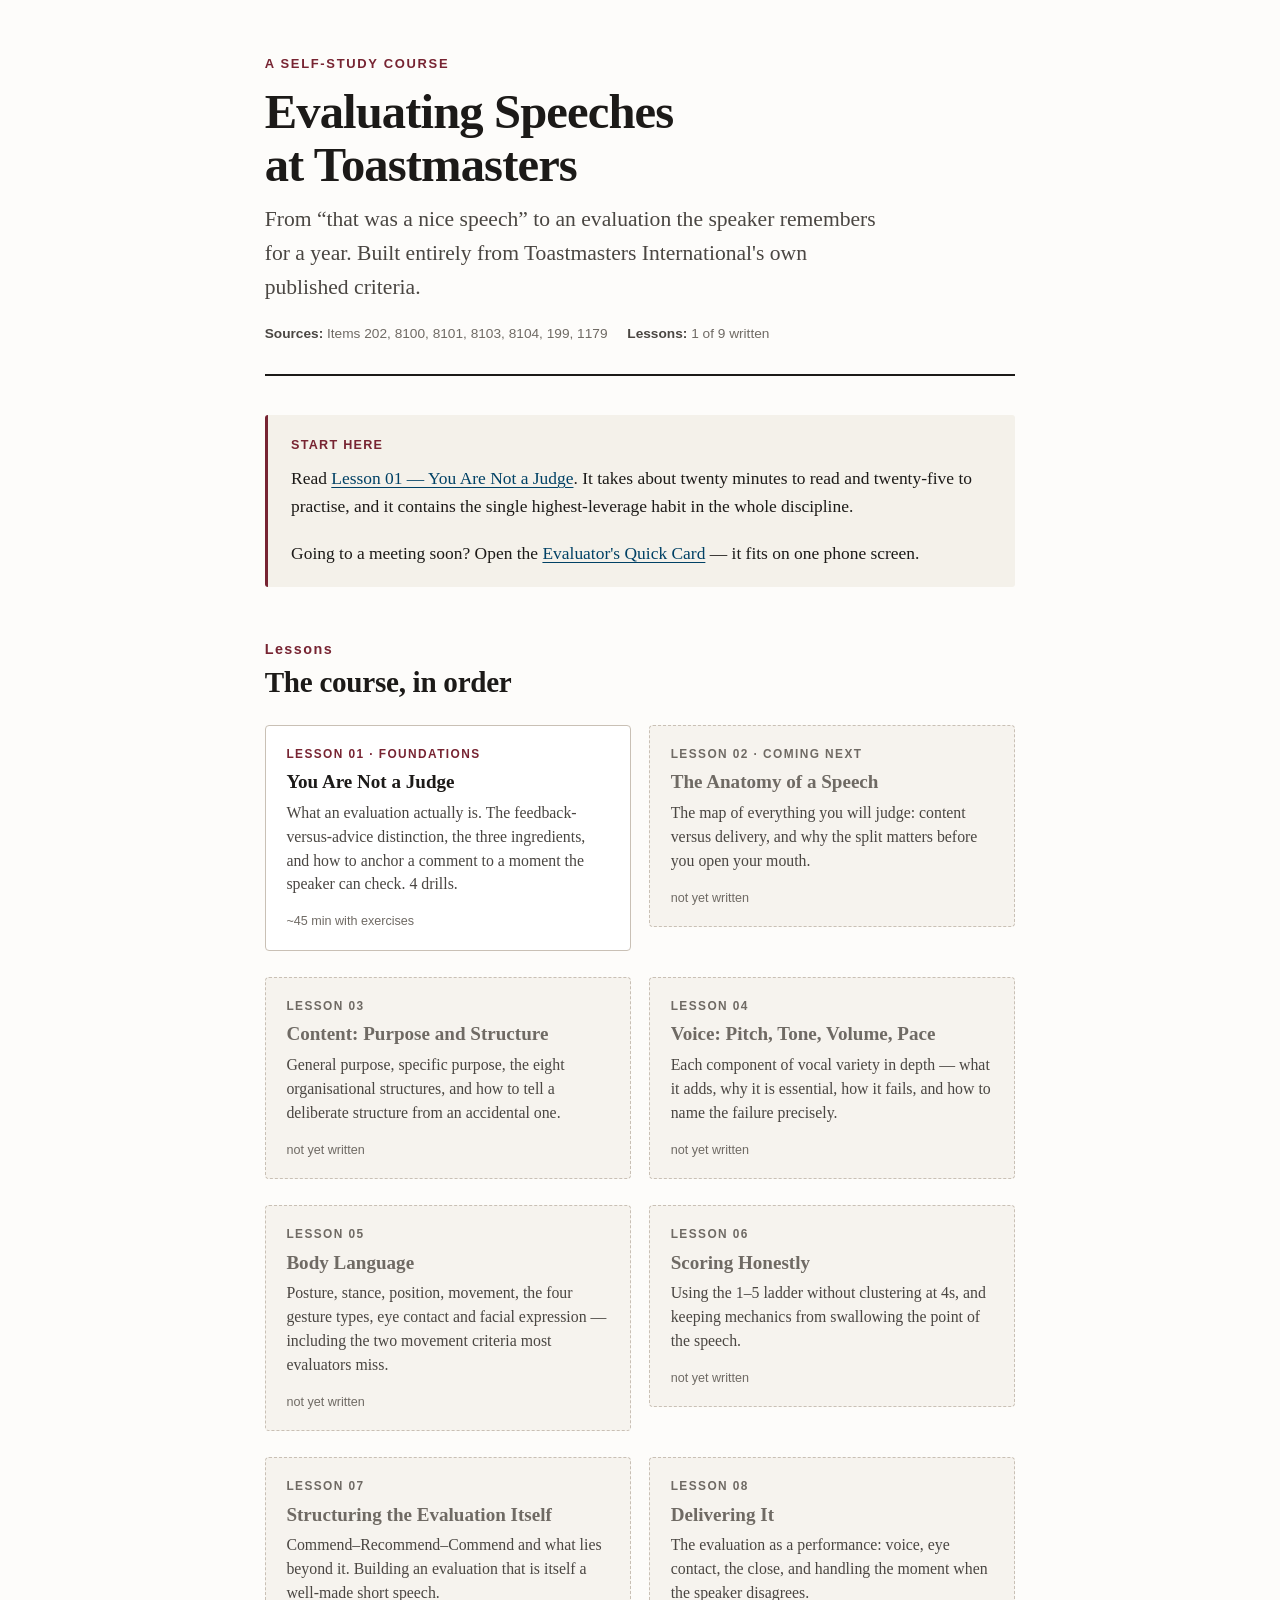
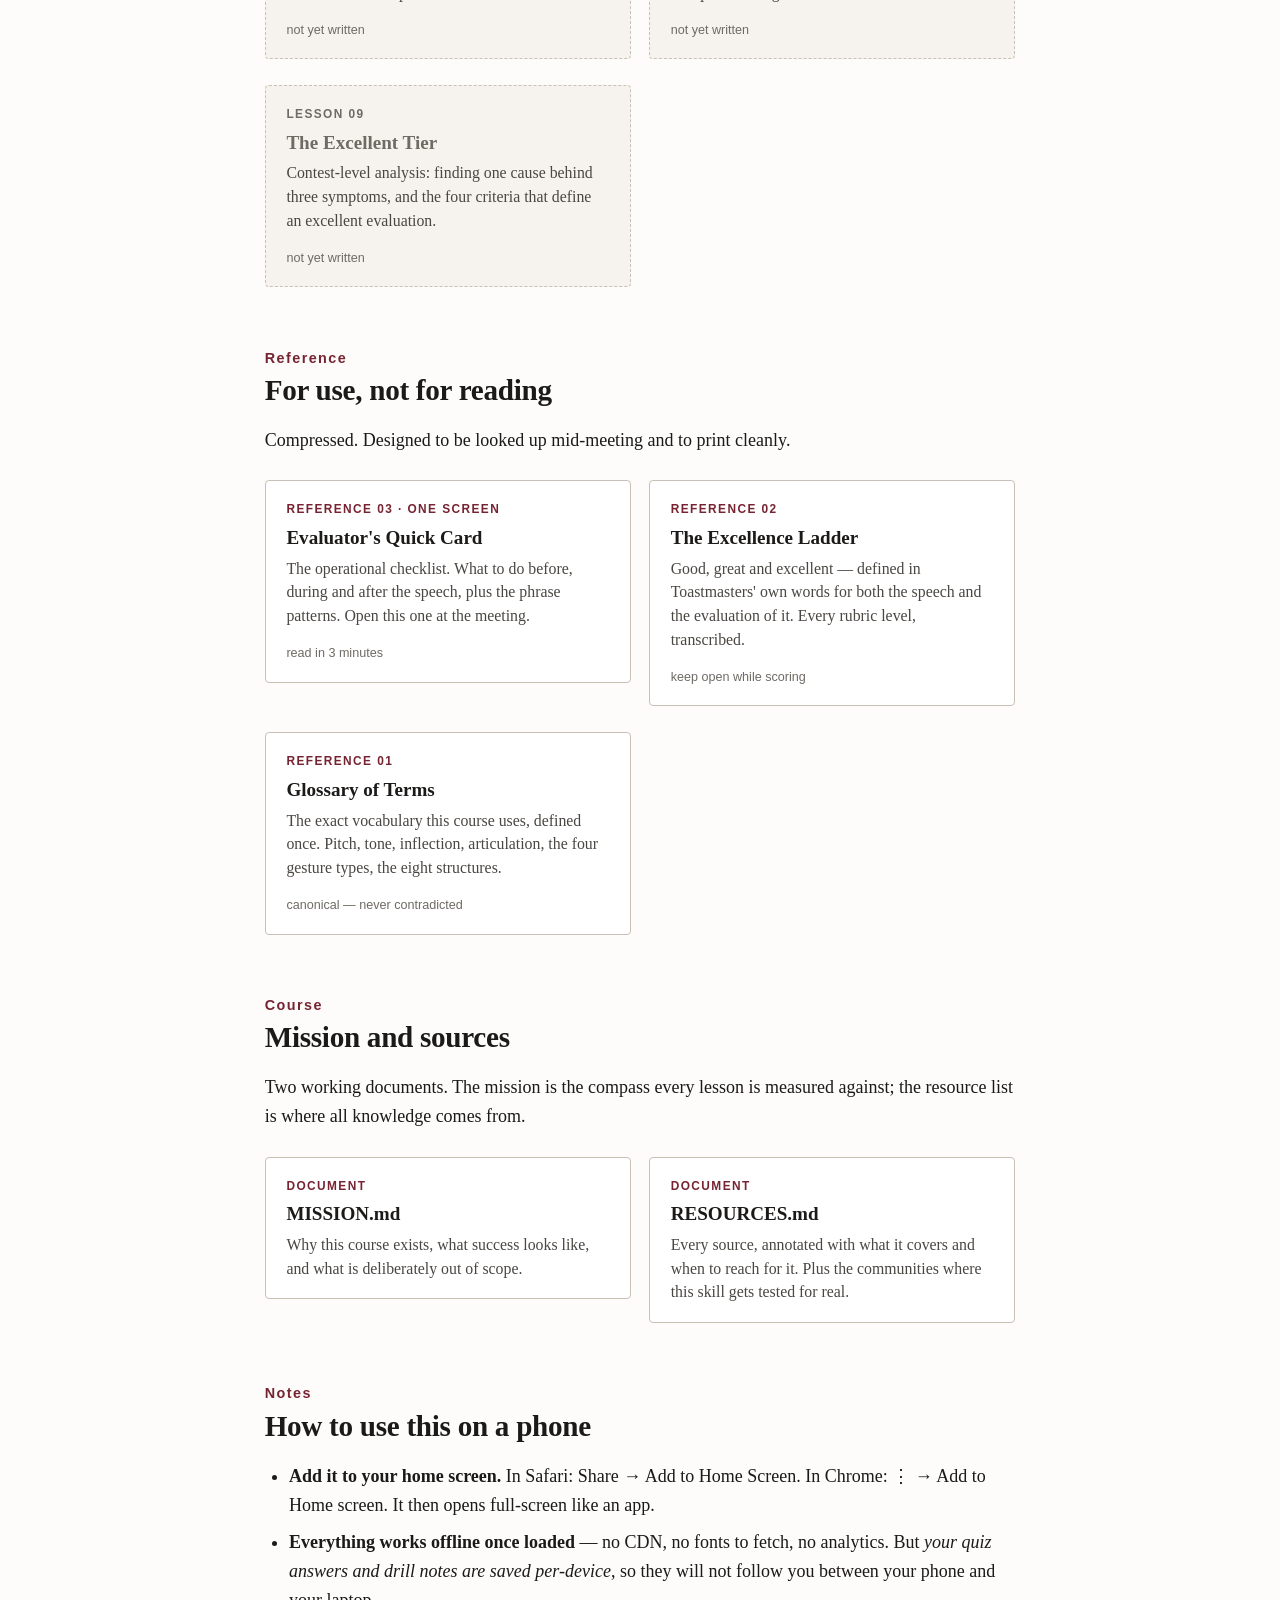
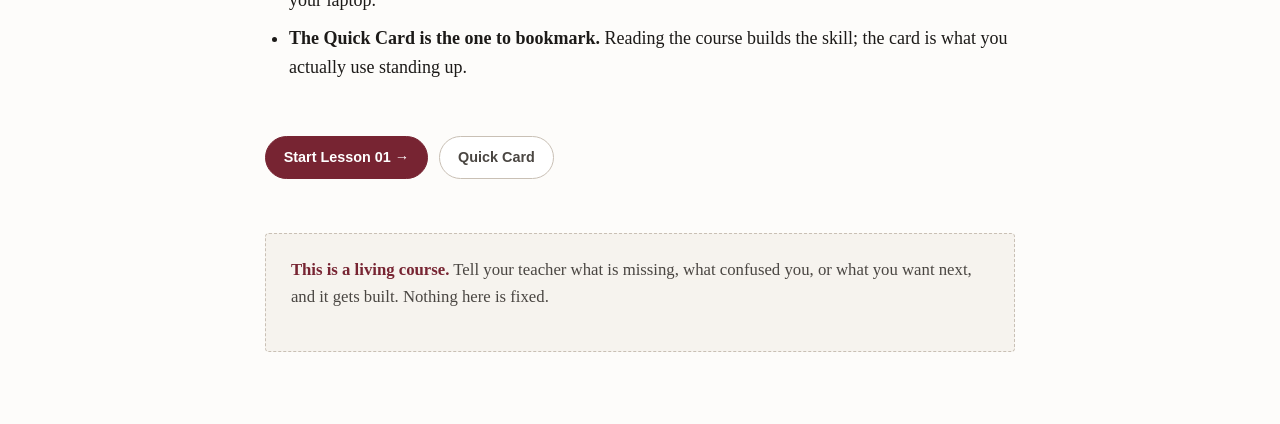
==== commit d8674170: "Lesson 01: restore the compact structure, keep anchoring tight Sheriff preferred the previous lesson" ====
--- a/index.html
+++ b/index.html
@@ -26,7 +26,7 @@
 <div class="key">
   <span class="label">Start here</span>
   <p>Read <a href="lessons/0001-you-are-not-a-judge.html">Lesson 01 — You Are Not a
-  Judge</a>. It takes about fifteen minutes to read and twenty-five to practise, and it
+  Judge</a>. It takes about twenty minutes to read and twenty-five to practise, and it
   contains the single highest-leverage habit in the whole discipline.</p>
   <p style="margin-bottom:0">Going to a meeting soon? Open the
   <a href="reference/0003-evaluators-quick-card.html">Evaluator's Quick Card</a> — it fits
@@ -41,9 +41,9 @@
       <span class="kicker">Lesson 01 · Foundations</span>
       <span class="title">You Are Not a Judge</span>
       <span class="desc">What an evaluation actually is. The feedback-versus-advice
-      distinction, the three ingredients, and why the words you choose matter more than
-      the ideas you have. 4 drills.</span>
-      <span class="meta">~40 min with exercises</span>
+      distinction, the three ingredients, and how to anchor a comment to a moment the
+      speaker can check. 4 drills.</span>
+      <span class="meta">~45 min with exercises</span>
     </a></li>
 
     <li><a class="card pending" href="#planned">
--- a/assets/course.css
+++ b/assets/course.css
@@ -609,6 +609,9 @@
   outline: 2px solid var(--tm-blue);
   outline-offset: 1px;
 }
+/* Use when the recall prompt has several parts and the learner will write
+   more than a few lines (e.g. four questions recalled in one sitting). */
+.recall--tall textarea { min-height: 12rem; }
 .recall .saved {
   font-family: var(--sans);
   font-size: 0.72rem;
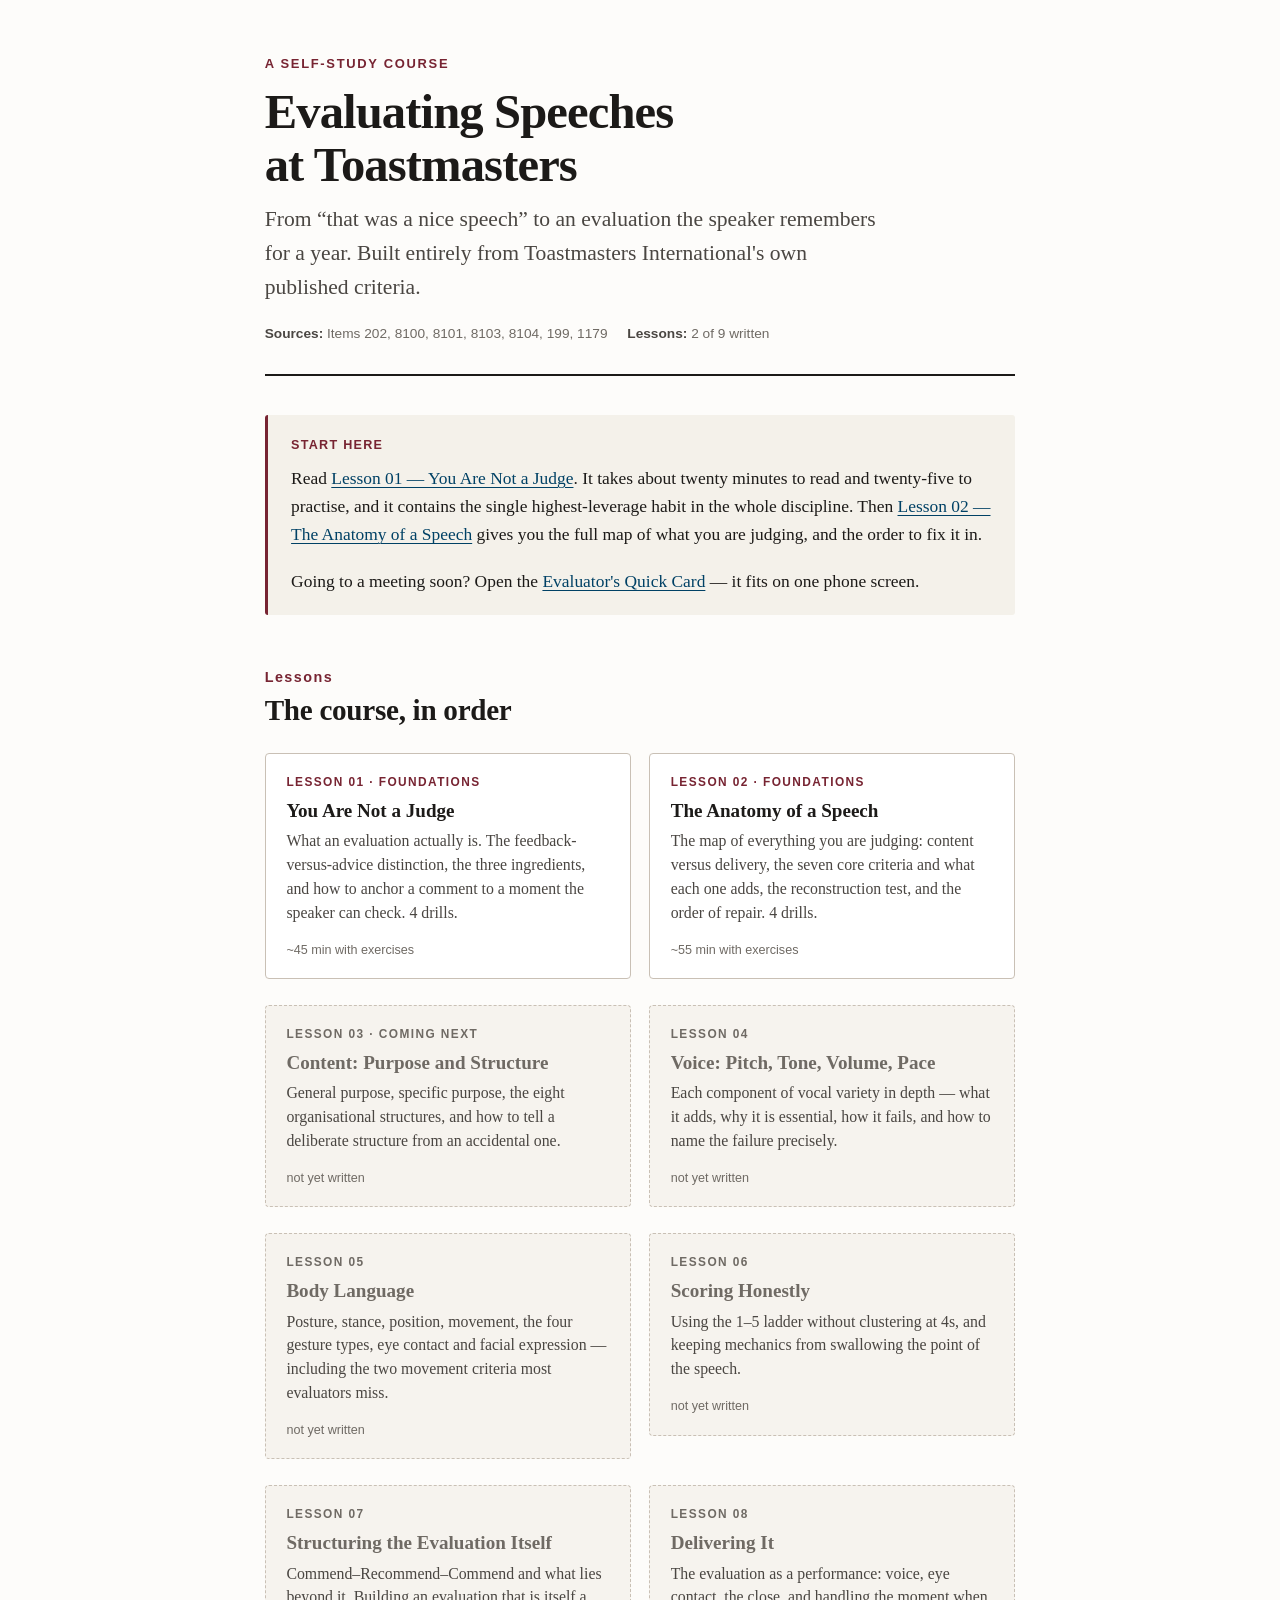
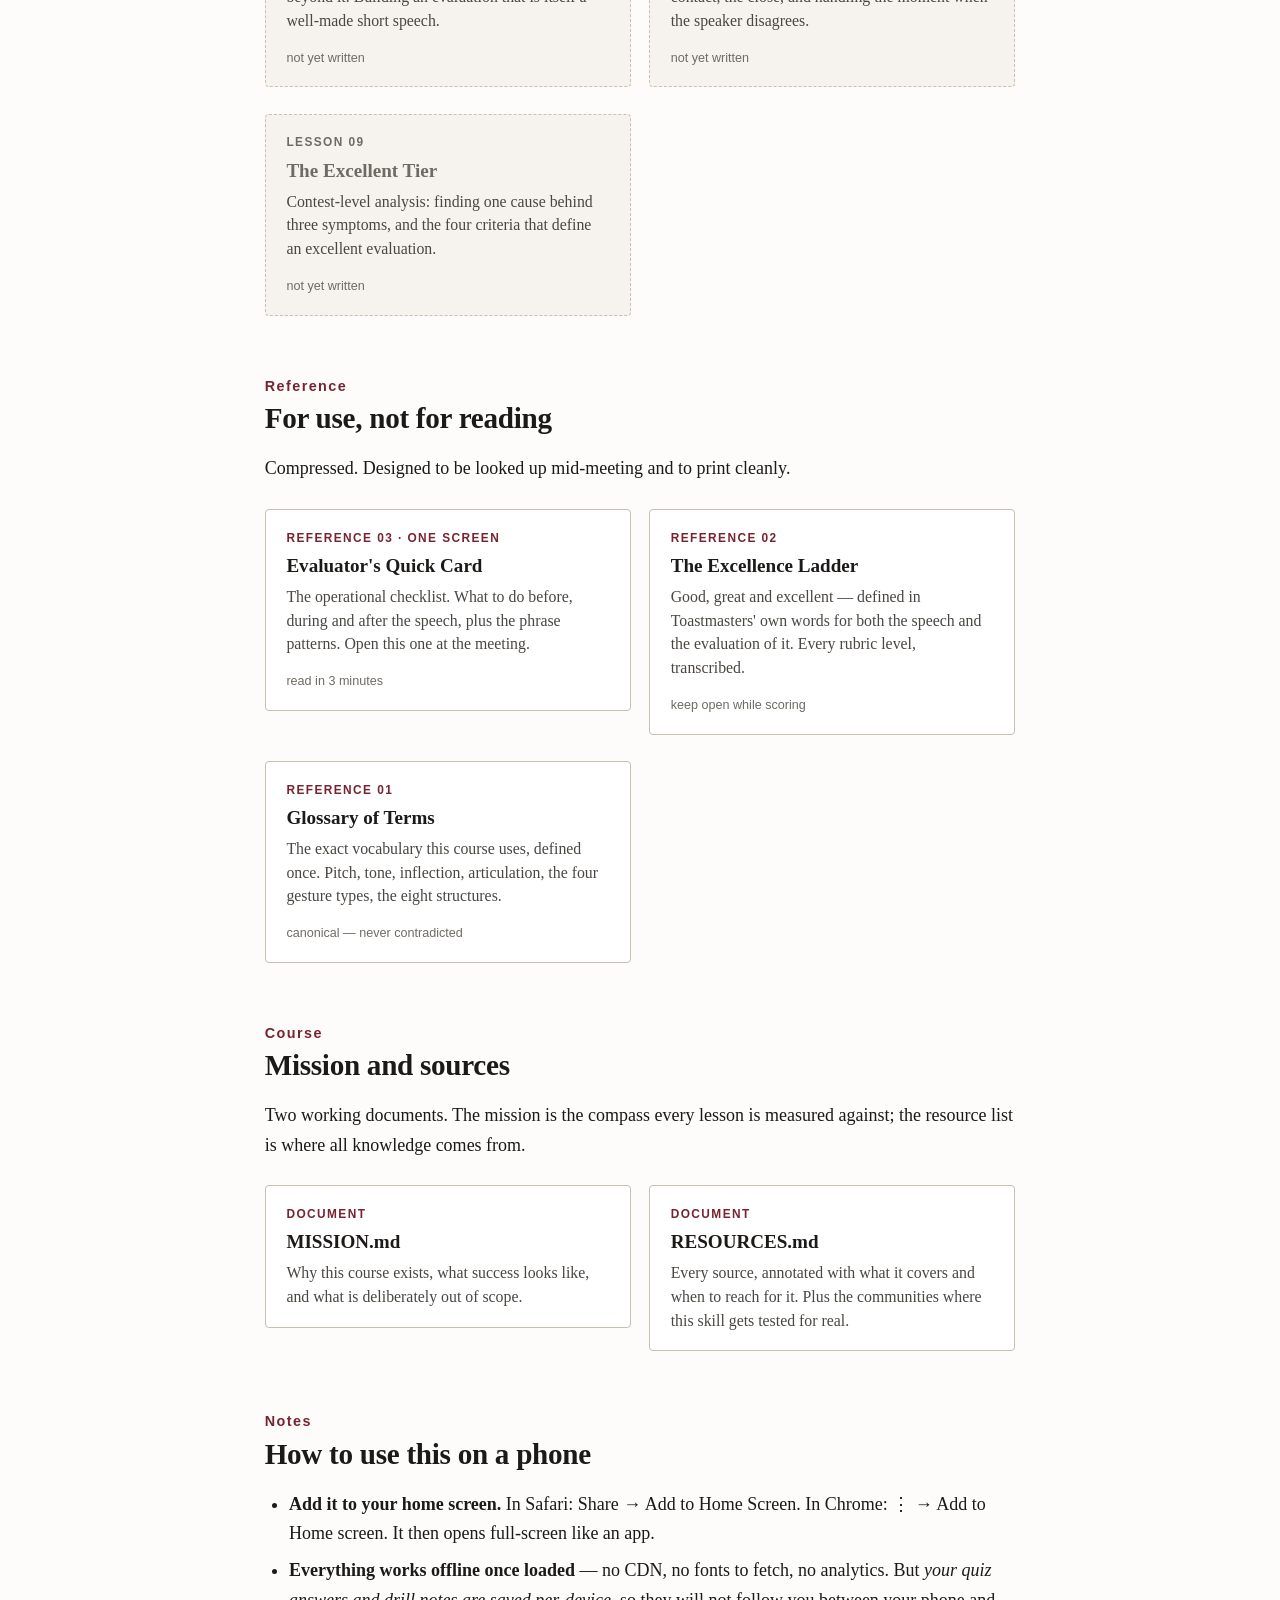
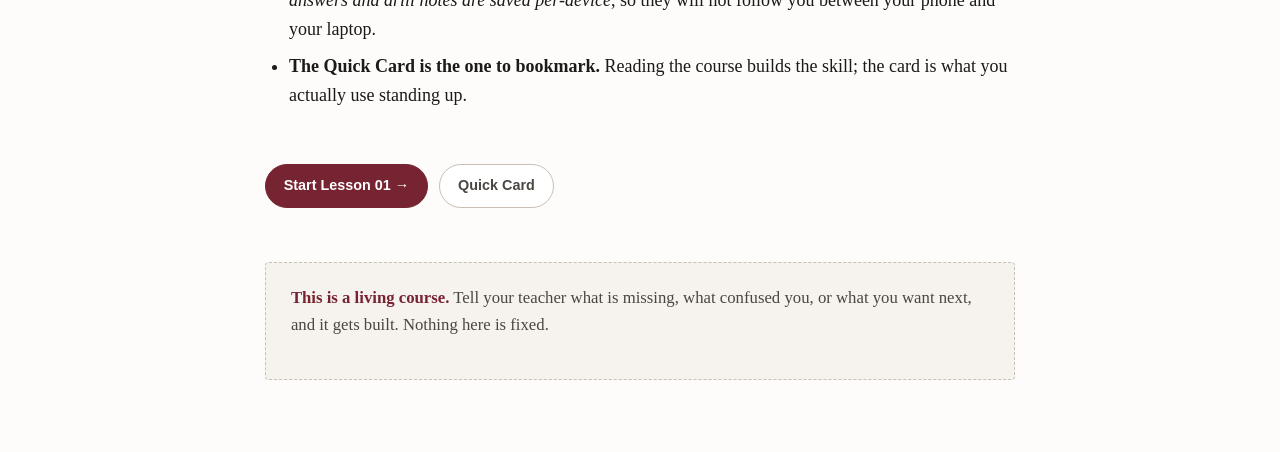
==== commit c0f3ebe9: "Lesson 02: The Anatomy of a Speech The map of what an evaluator judges: the seven core criteria, the" ====
--- a/index.html
+++ b/index.html
@@ -19,7 +19,7 @@
   published criteria.</p>
   <div class="metabar">
     <span><b>Sources:</b> Items 202, 8100, 8101, 8103, 8104, 199, 1179</span>
-    <span><b>Lessons:</b> 1 of 9 written</span>
+    <span><b>Lessons:</b> 2 of 9 written</span>
   </div>
 </header>
 
@@ -27,7 +27,9 @@
   <span class="label">Start here</span>
   <p>Read <a href="lessons/0001-you-are-not-a-judge.html">Lesson 01 — You Are Not a
   Judge</a>. It takes about twenty minutes to read and twenty-five to practise, and it
-  contains the single highest-leverage habit in the whole discipline.</p>
+  contains the single highest-leverage habit in the whole discipline. Then
+  <a href="lessons/0002-the-anatomy-of-a-speech.html">Lesson 02 — The Anatomy of a
+  Speech</a> gives you the full map of what you are judging, and the order to fix it in.</p>
   <p style="margin-bottom:0">Going to a meeting soon? Open the
   <a href="reference/0003-evaluators-quick-card.html">Evaluator's Quick Card</a> — it fits
   on one phone screen.</p>
@@ -46,16 +48,17 @@
       <span class="meta">~45 min with exercises</span>
     </a></li>
 
-    <li><a class="card pending" href="#planned">
-      <span class="kicker">Lesson 02 · Coming next</span>
+    <li><a class="card" href="lessons/0002-the-anatomy-of-a-speech.html">
+      <span class="kicker">Lesson 02 · Foundations</span>
       <span class="title">The Anatomy of a Speech</span>
-      <span class="desc">The map of everything you will judge: content versus delivery,
-      and why the split matters before you open your mouth.</span>
-      <span class="meta">not yet written</span>
-    </a></li>
-
-    <li><a class="card pending" href="#planned">
-      <span class="kicker">Lesson 03</span>
+      <span class="desc">The map of everything you are judging: content versus delivery,
+      the seven core criteria and what each one adds, the reconstruction test, and the
+      order of repair. 4 drills.</span>
+      <span class="meta">~55 min with exercises</span>
+    </a></li>
+
+    <li><a class="card pending" href="#planned">
+      <span class="kicker">Lesson 03 · Coming next</span>
       <span class="title">Content: Purpose and Structure</span>
       <span class="desc">General purpose, specific purpose, the eight organisational
       structures, and how to tell a deliberate structure from an accidental one.</span>
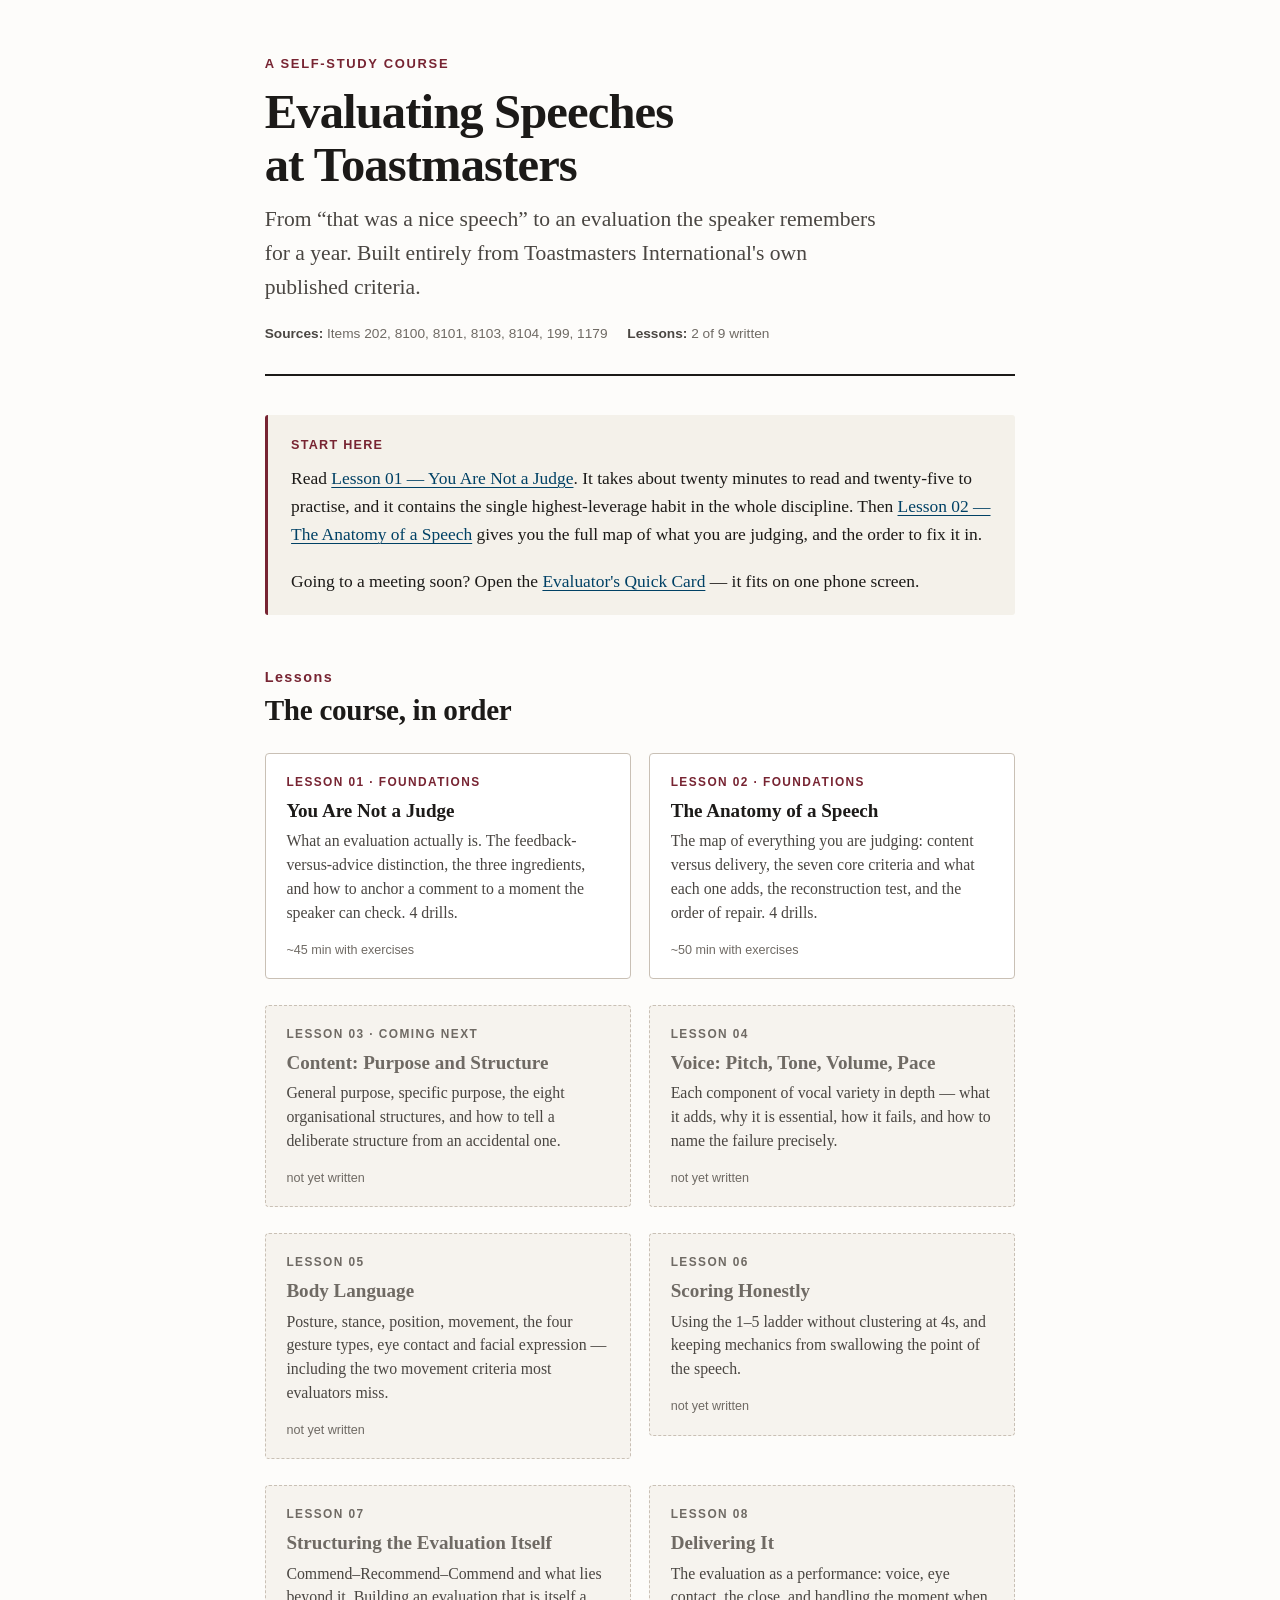
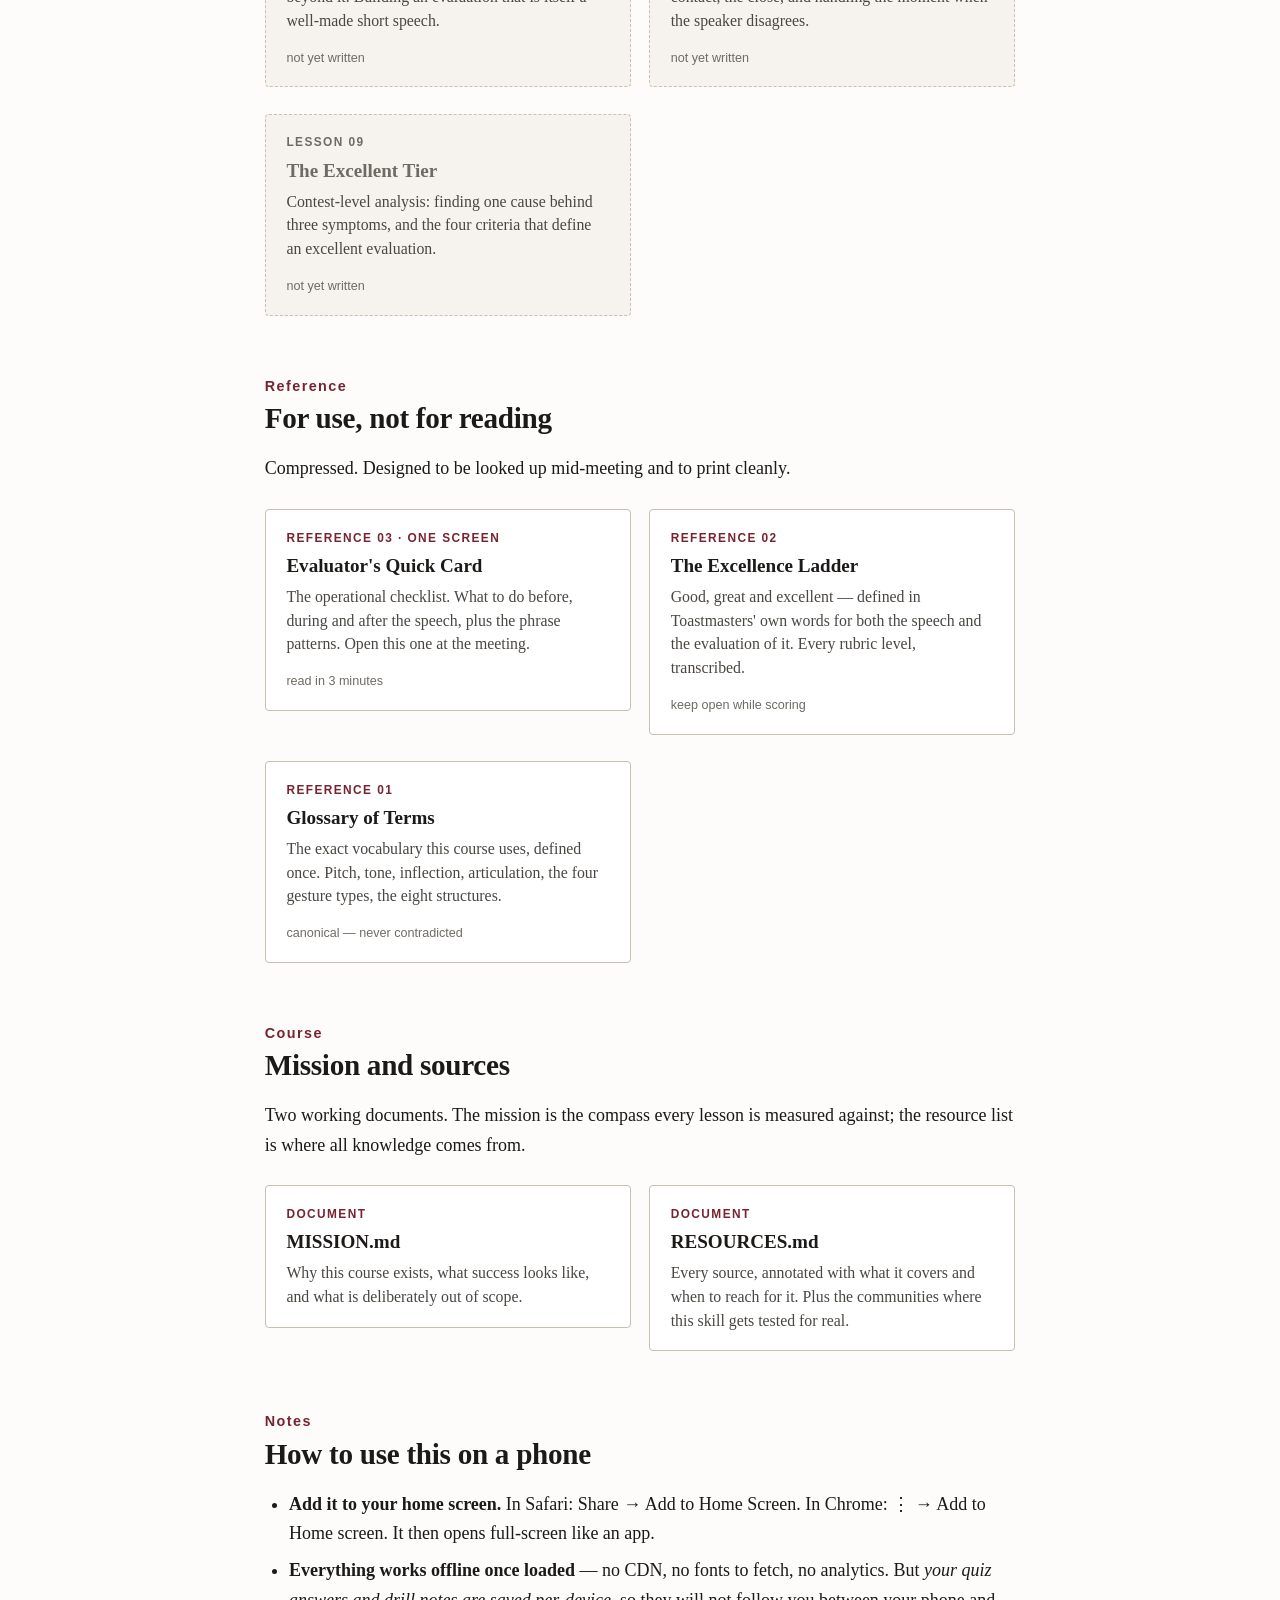
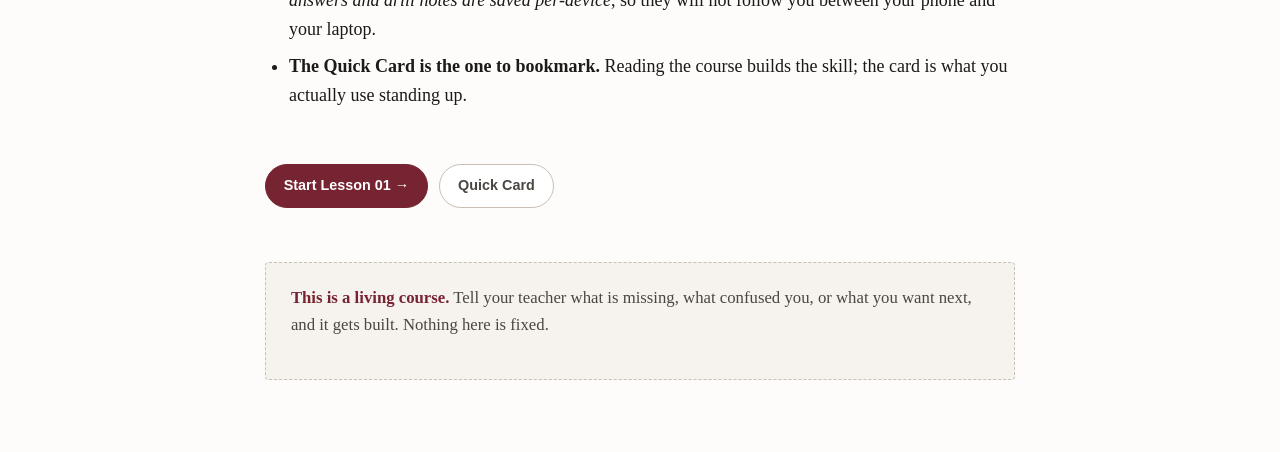
==== commit 766dec8f: "Lesson 02: condense the read by a third Sheriff read the lesson and said it felt too long. The read " ====
--- a/index.html
+++ b/index.html
@@ -54,7 +54,7 @@
       <span class="desc">The map of everything you are judging: content versus delivery,
       the seven core criteria and what each one adds, the reconstruction test, and the
       order of repair. 4 drills.</span>
-      <span class="meta">~55 min with exercises</span>
+      <span class="meta">~50 min with exercises</span>
     </a></li>
 
     <li><a class="card pending" href="#planned">
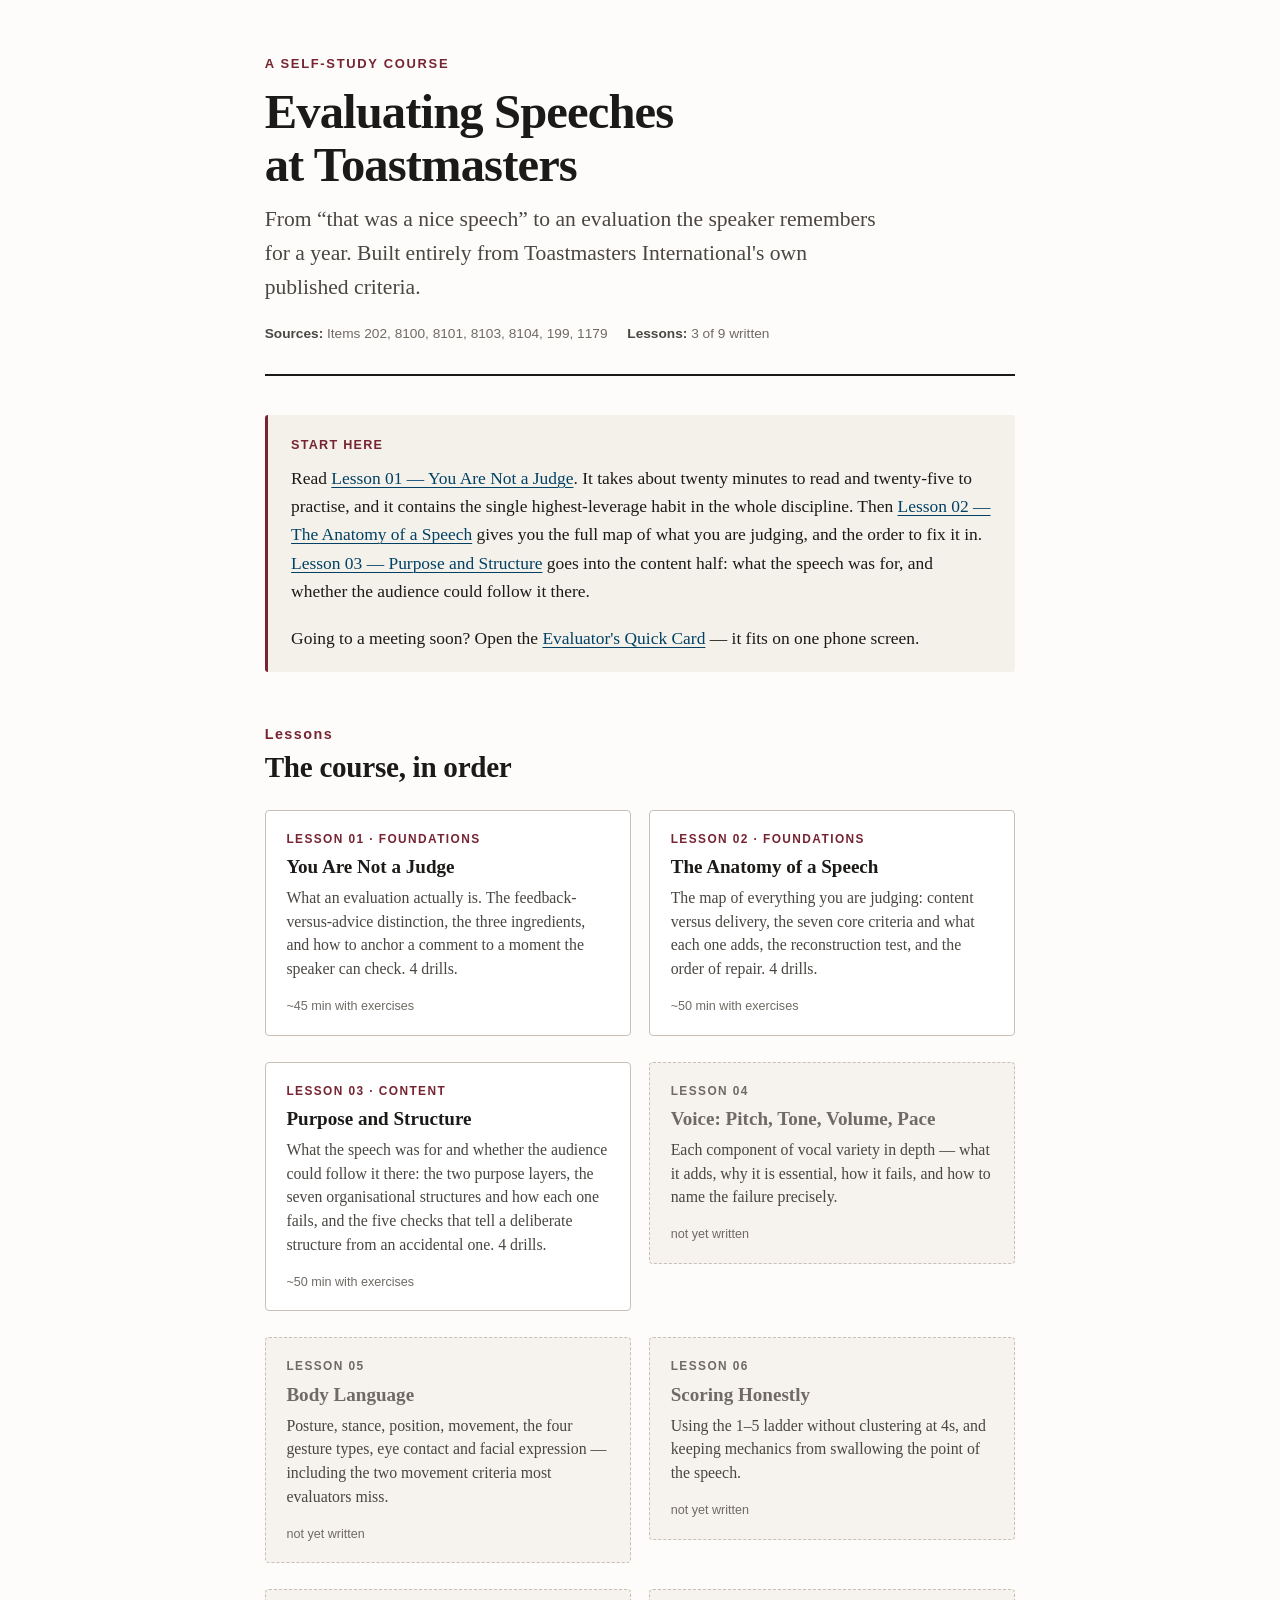
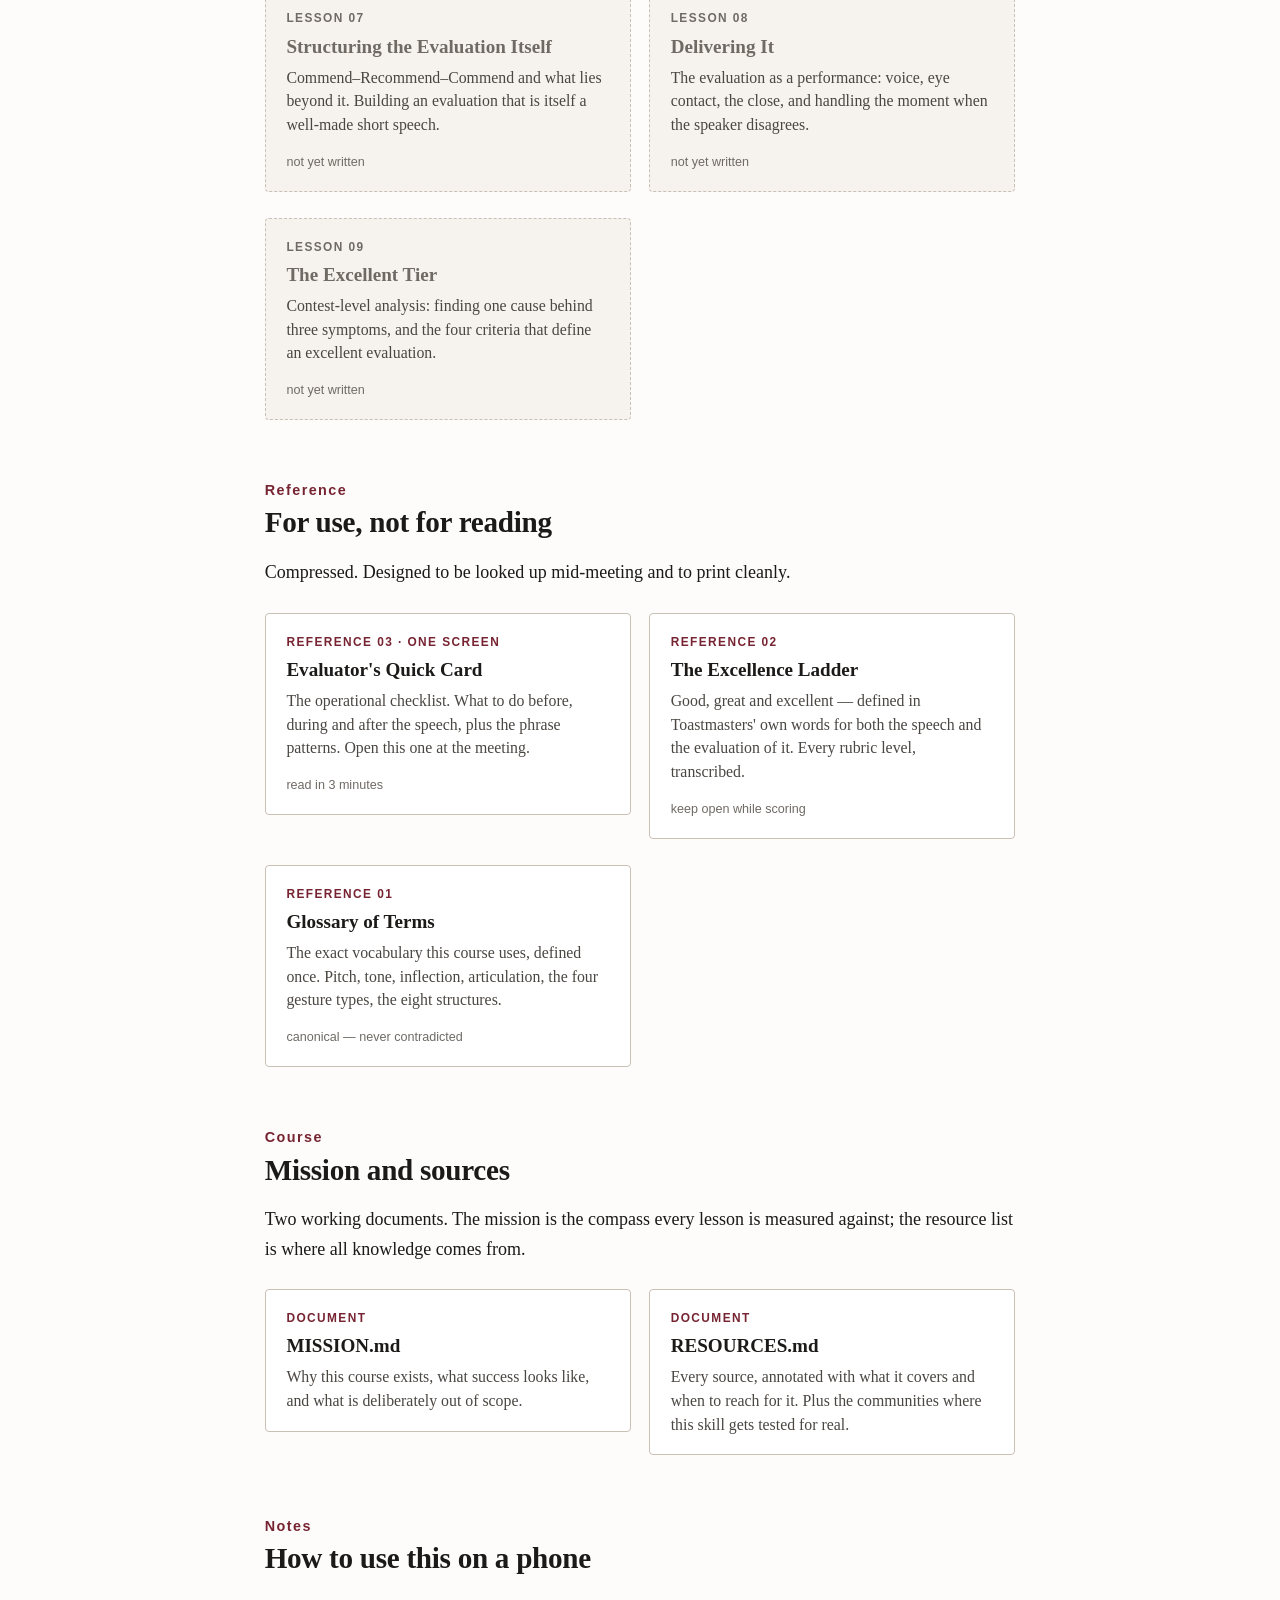
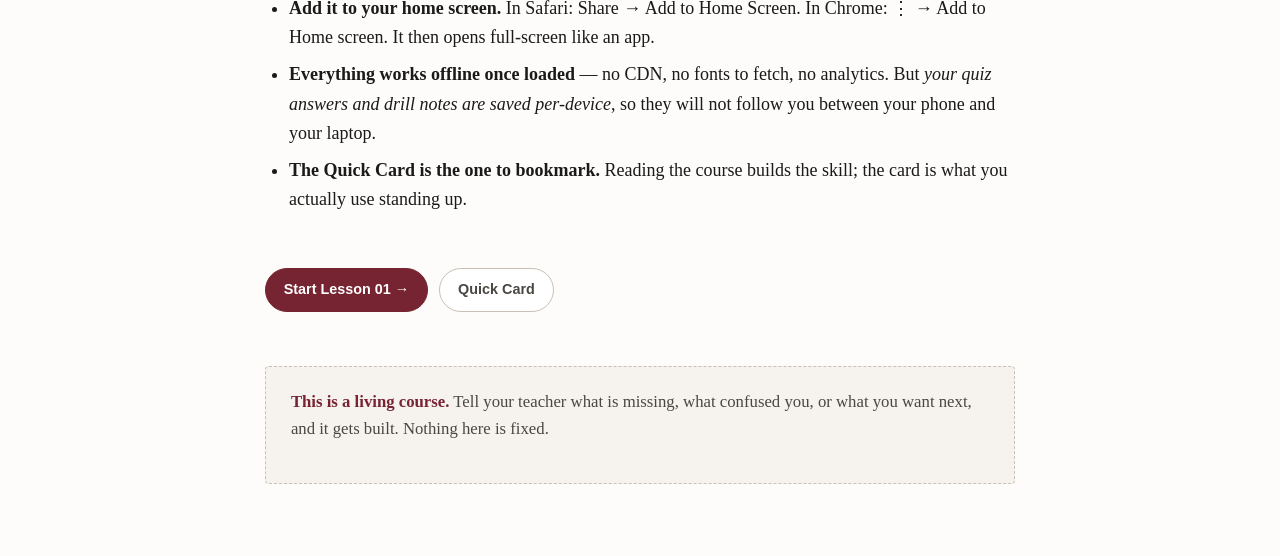
==== commit dfee6bc3: "Lesson 03: Purpose and Structure - new lesson: purpose as contract and standard (topic vs purpose, t" ====
--- a/index.html
+++ b/index.html
@@ -19,7 +19,7 @@
   published criteria.</p>
   <div class="metabar">
     <span><b>Sources:</b> Items 202, 8100, 8101, 8103, 8104, 199, 1179</span>
-    <span><b>Lessons:</b> 2 of 9 written</span>
+    <span><b>Lessons:</b> 3 of 9 written</span>
   </div>
 </header>
 
@@ -29,7 +29,10 @@
   Judge</a>. It takes about twenty minutes to read and twenty-five to practise, and it
   contains the single highest-leverage habit in the whole discipline. Then
   <a href="lessons/0002-the-anatomy-of-a-speech.html">Lesson 02 — The Anatomy of a
-  Speech</a> gives you the full map of what you are judging, and the order to fix it in.</p>
+  Speech</a> gives you the full map of what you are judging, and the order to fix it in.
+  <a href="lessons/0003-purpose-and-structure.html">Lesson 03 — Purpose and Structure</a>
+  goes into the content half: what the speech was for, and whether the audience could
+  follow it there.</p>
   <p style="margin-bottom:0">Going to a meeting soon? Open the
   <a href="reference/0003-evaluators-quick-card.html">Evaluator's Quick Card</a> — it fits
   on one phone screen.</p>
@@ -57,12 +60,14 @@
       <span class="meta">~50 min with exercises</span>
     </a></li>
 
-    <li><a class="card pending" href="#planned">
-      <span class="kicker">Lesson 03 · Coming next</span>
-      <span class="title">Content: Purpose and Structure</span>
-      <span class="desc">General purpose, specific purpose, the eight organisational
-      structures, and how to tell a deliberate structure from an accidental one.</span>
-      <span class="meta">not yet written</span>
+    <li><a class="card" href="lessons/0003-purpose-and-structure.html">
+      <span class="kicker">Lesson 03 · Content</span>
+      <span class="title">Purpose and Structure</span>
+      <span class="desc">What the speech was for and whether the audience could follow it
+      there: the two purpose layers, the seven organisational structures and how each one
+      fails, and the five checks that tell a deliberate structure from an accidental one.
+      4 drills.</span>
+      <span class="meta">~50 min with exercises</span>
     </a></li>
 
     <li><a class="card pending" href="#planned">
--- a/assets/course.css
+++ b/assets/course.css
@@ -568,6 +568,8 @@
 }
 .tally__btn[data-kind="feedback"] { border-color: var(--good); color: var(--good); }
 .tally__btn[data-kind="advice"] { border-color: var(--bad); color: var(--bad); }
+.tally__btn[data-kind="transition"] { border-color: var(--tm-blue); color: var(--tm-blue); }
+.tally__btn[data-kind="no-transition"] { border-color: var(--bad); color: var(--bad); }
 .tally__btn:active { transform: translateY(1px); }
 .tally__reset {
   font-family: var(--sans);
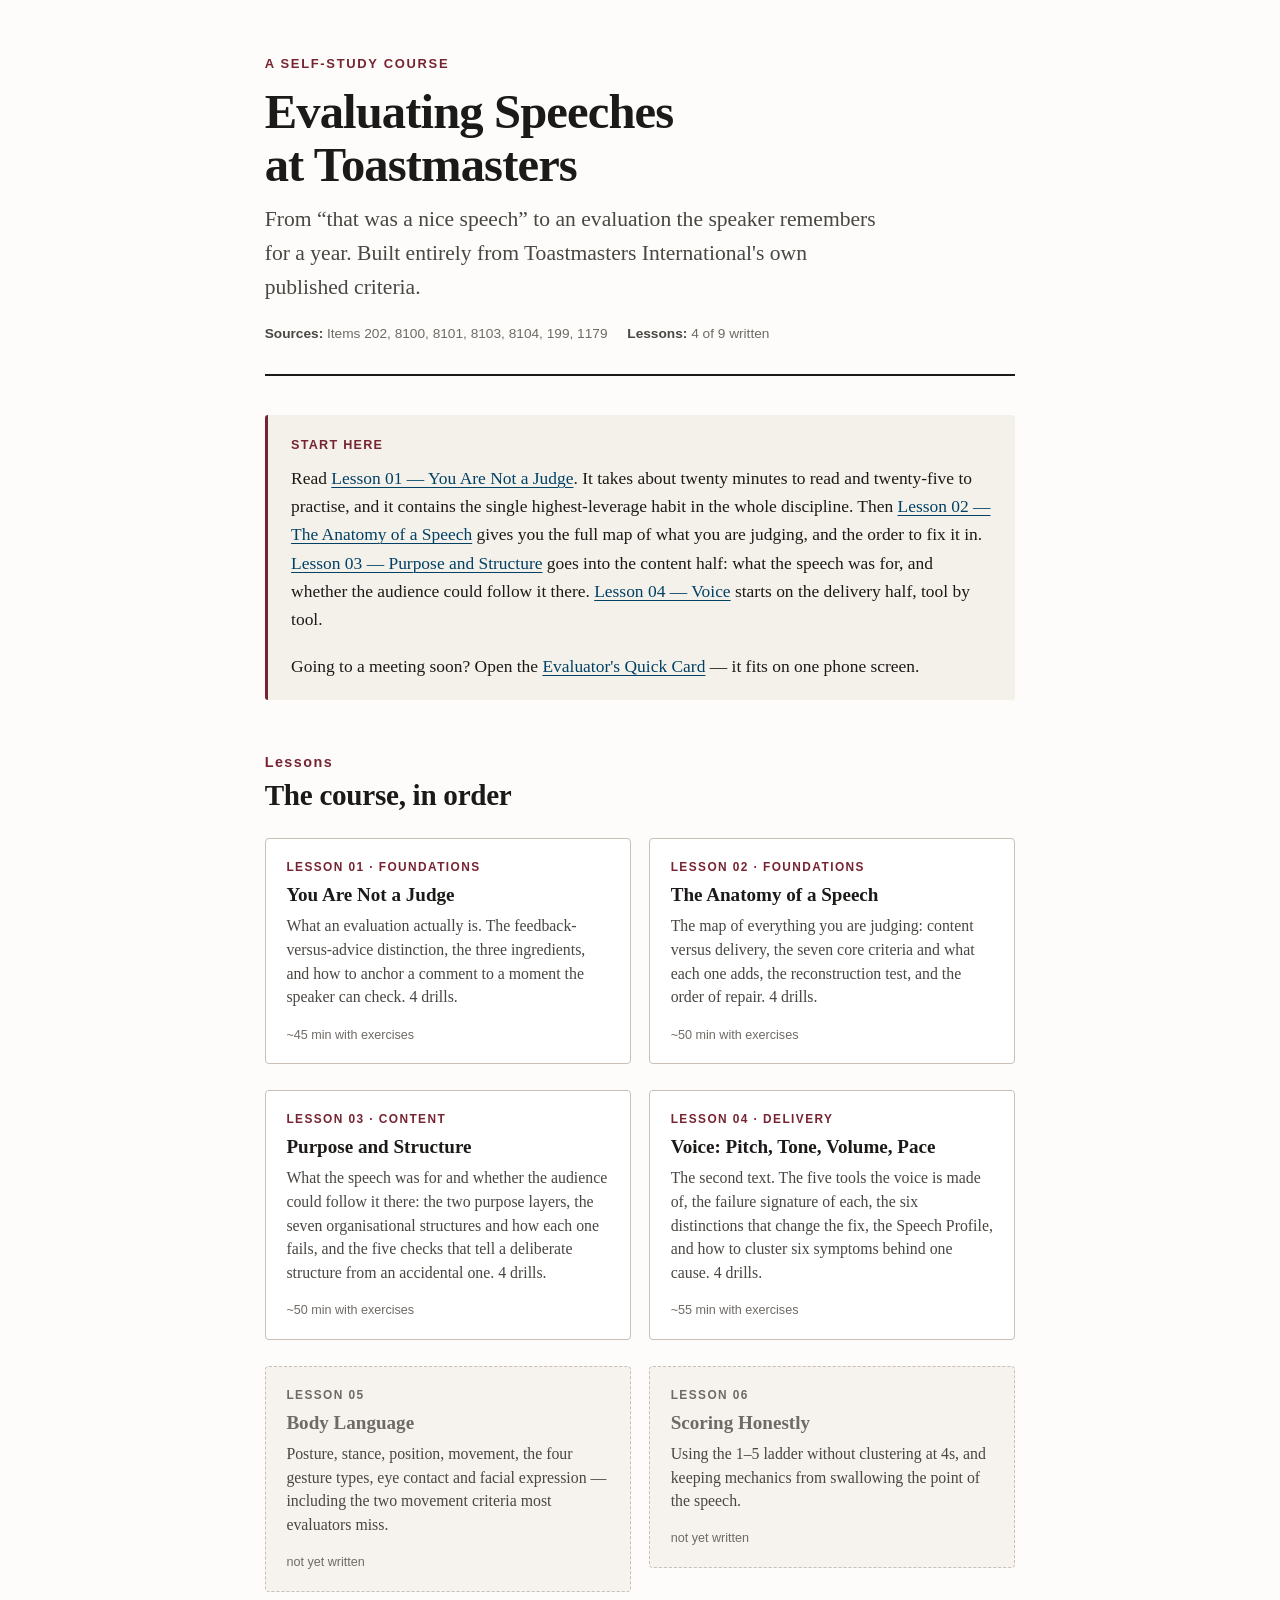
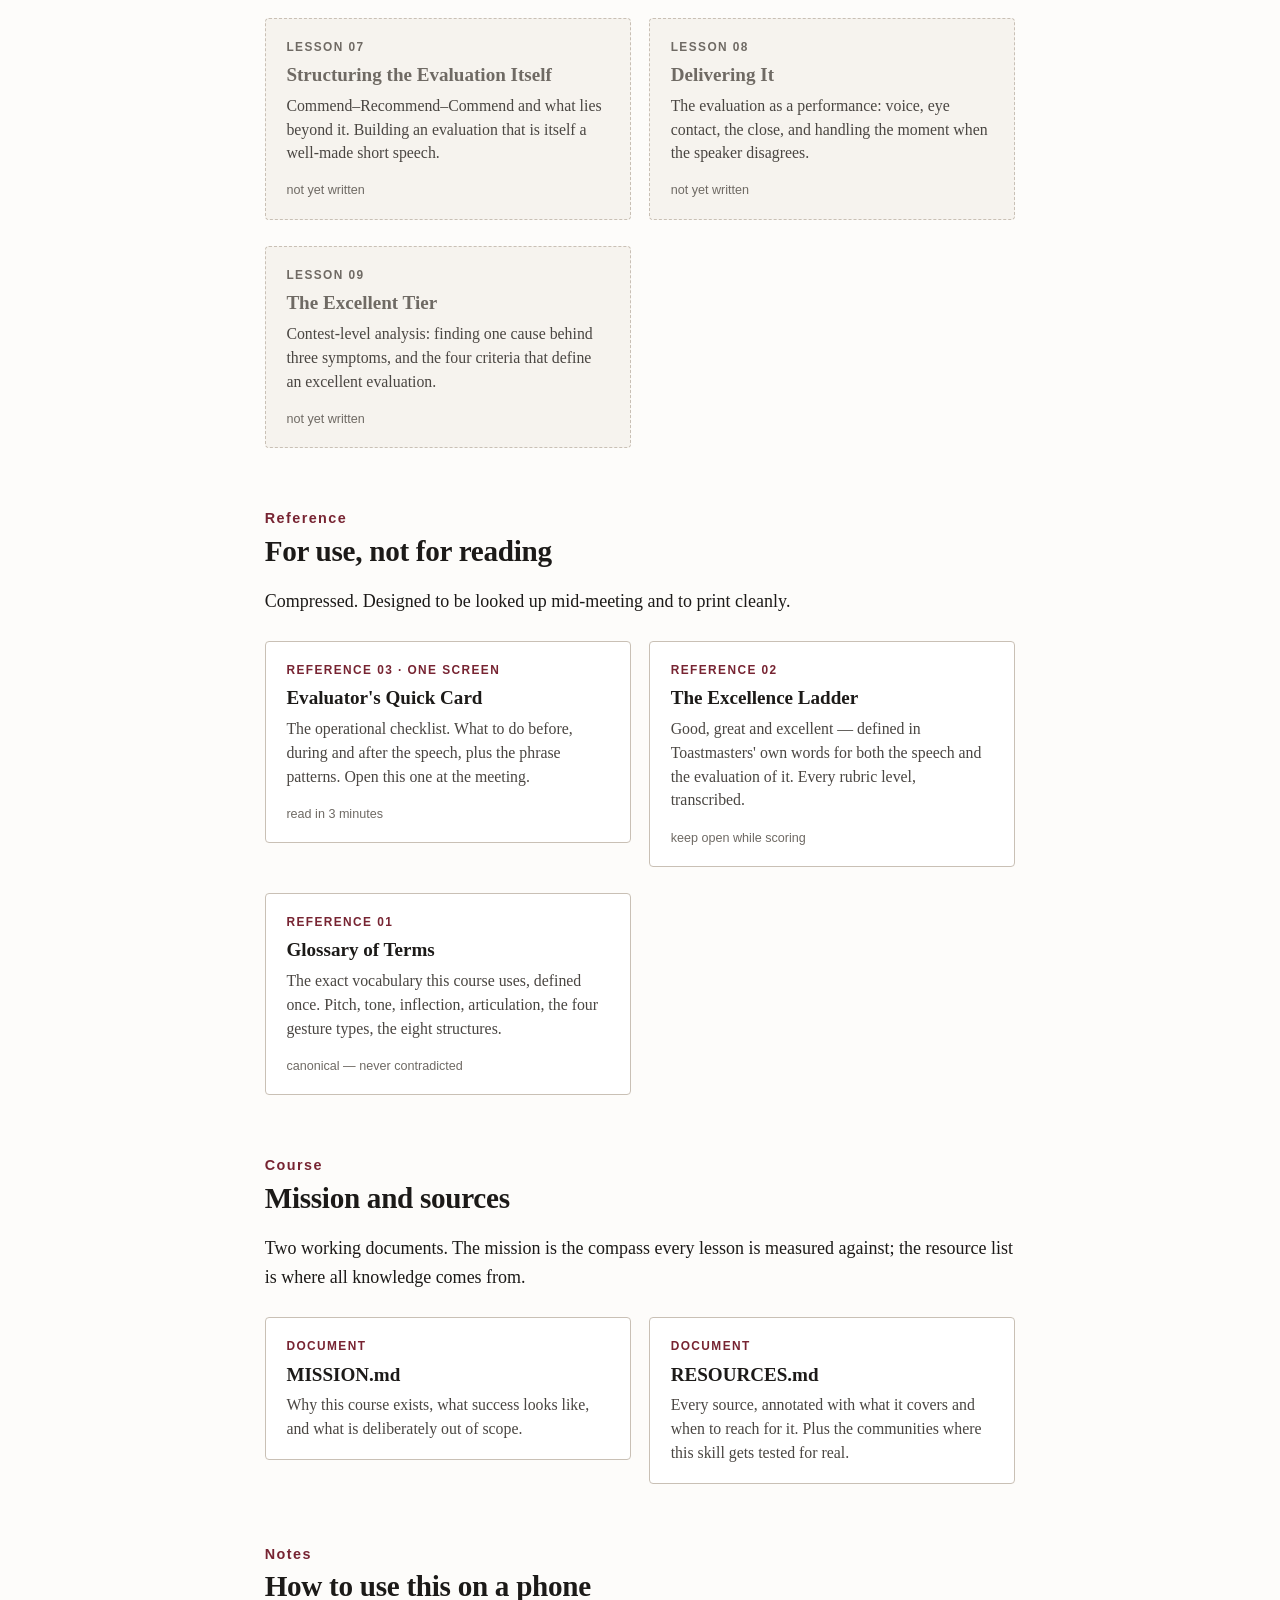
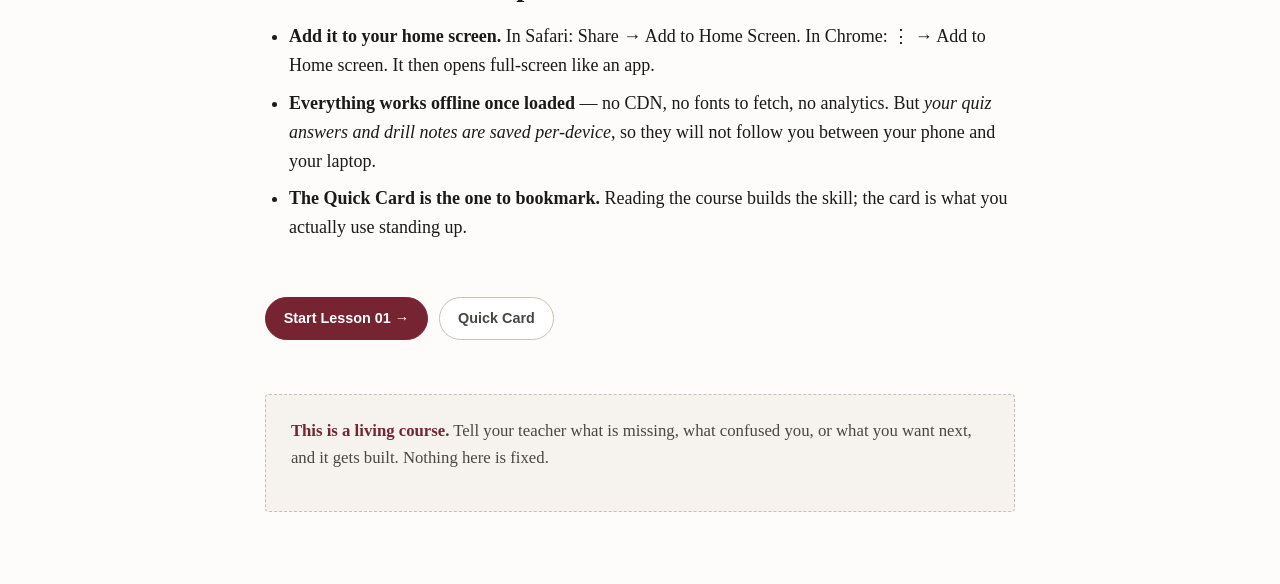
==== commit 567a3b29: "Lesson 04, and citations that name the work instead of the item number Lesson 04: Voice — Pitch, Ton" ====
--- a/index.html
+++ b/index.html
@@ -19,7 +19,7 @@
   published criteria.</p>
   <div class="metabar">
     <span><b>Sources:</b> Items 202, 8100, 8101, 8103, 8104, 199, 1179</span>
-    <span><b>Lessons:</b> 3 of 9 written</span>
+    <span><b>Lessons:</b> 4 of 9 written</span>
   </div>
 </header>
 
@@ -32,7 +32,8 @@
   Speech</a> gives you the full map of what you are judging, and the order to fix it in.
   <a href="lessons/0003-purpose-and-structure.html">Lesson 03 — Purpose and Structure</a>
   goes into the content half: what the speech was for, and whether the audience could
-  follow it there.</p>
+  follow it there. <a href="lessons/0004-voice-pitch-tone-volume-pace.html">Lesson 04 —
+  Voice</a> starts on the delivery half, tool by tool.</p>
   <p style="margin-bottom:0">Going to a meeting soon? Open the
   <a href="reference/0003-evaluators-quick-card.html">Evaluator's Quick Card</a> — it fits
   on one phone screen.</p>
@@ -70,12 +71,13 @@
       <span class="meta">~50 min with exercises</span>
     </a></li>
 
-    <li><a class="card pending" href="#planned">
-      <span class="kicker">Lesson 04</span>
+    <li><a class="card" href="lessons/0004-voice-pitch-tone-volume-pace.html">
+      <span class="kicker">Lesson 04 · Delivery</span>
       <span class="title">Voice: Pitch, Tone, Volume, Pace</span>
-      <span class="desc">Each component of vocal variety in depth — what it adds, why it
-      is essential, how it fails, and how to name the failure precisely.</span>
-      <span class="meta">not yet written</span>
+      <span class="desc">The second text. The five tools the voice is made of, the failure
+      signature of each, the six distinctions that change the fix, the Speech Profile, and how to
+      cluster six symptoms behind one cause. 4 drills.</span>
+      <span class="meta">~55 min with exercises</span>
     </a></li>
 
     <li><a class="card pending" href="#planned">
--- a/assets/course.css
+++ b/assets/course.css
@@ -186,15 +186,22 @@
   margin: 2.5rem 0;
 }
 
-/* Superscript citations */
+/* Superscript citations.
+   The marker names its source (the work title, never a catalogue number) so it can be
+   read without scrolling to the sources list; `title` carries the full reference with
+   the item number and page. There is no masthead key: the marker is self-describing. */
 sup.cite {
   font-family: var(--sans);
-  font-size: 0.66rem;
+  font-size: 0.6rem;
   font-weight: 700;
   line-height: 0;
   vertical-align: super;
+  letter-spacing: 0.01em;
+  white-space: nowrap;
 }
 sup.cite a { text-decoration: none; color: var(--tm-maroon); }
+sup.cite a:hover, sup.cite a:focus { text-decoration: underline; }
+sup.cite .sep { color: var(--ink-faint); font-weight: 400; }
 
 /* -------------------------------------------------------------- blockquote -- */
 
@@ -206,6 +213,13 @@
   color: var(--ink-soft);
 }
 blockquote p:last-child { margin-bottom: 0; }
+blockquote cite a {
+  color: var(--tm-maroon);
+  text-decoration: none;
+  border-bottom: 1px solid var(--rule-strong);
+}
+blockquote cite a:hover, blockquote cite a:focus { border-bottom-color: var(--tm-maroon); }
+
 blockquote cite {
   display: block;
   font-family: var(--sans);
@@ -570,6 +584,8 @@
 .tally__btn[data-kind="advice"] { border-color: var(--bad); color: var(--bad); }
 .tally__btn[data-kind="transition"] { border-color: var(--tm-blue); color: var(--tm-blue); }
 .tally__btn[data-kind="no-transition"] { border-color: var(--bad); color: var(--bad); }
+.tally__btn[data-kind="varied"] { border-color: var(--good); color: var(--good); }
+.tally__btn[data-kind="flat"] { border-color: var(--bad); color: var(--bad); }
 .tally__btn:active { transform: translateY(1px); }
 .tally__reset {
   font-family: var(--sans);
@@ -809,6 +825,26 @@
   border-radius: 3px;
   border: 1px solid var(--rule);
   word-break: break-word;
+}
+
+pre {
+  background: var(--paper-sunk);
+  border: 1px solid var(--rule);
+  border-radius: 4px;
+  padding: 0.9rem 1rem;
+  margin: 1rem 0 1.4rem;
+  overflow-x: auto;
+  font-size: 0.78rem;
+  line-height: 1.55;
+}
+pre code {
+  background: none;
+  border: 0;
+  padding: 0;
+  border-radius: 0;
+  font-size: 1em;
+  white-space: pre;
+  word-break: normal;
 }
 
 /* ============================================================ course home = */
